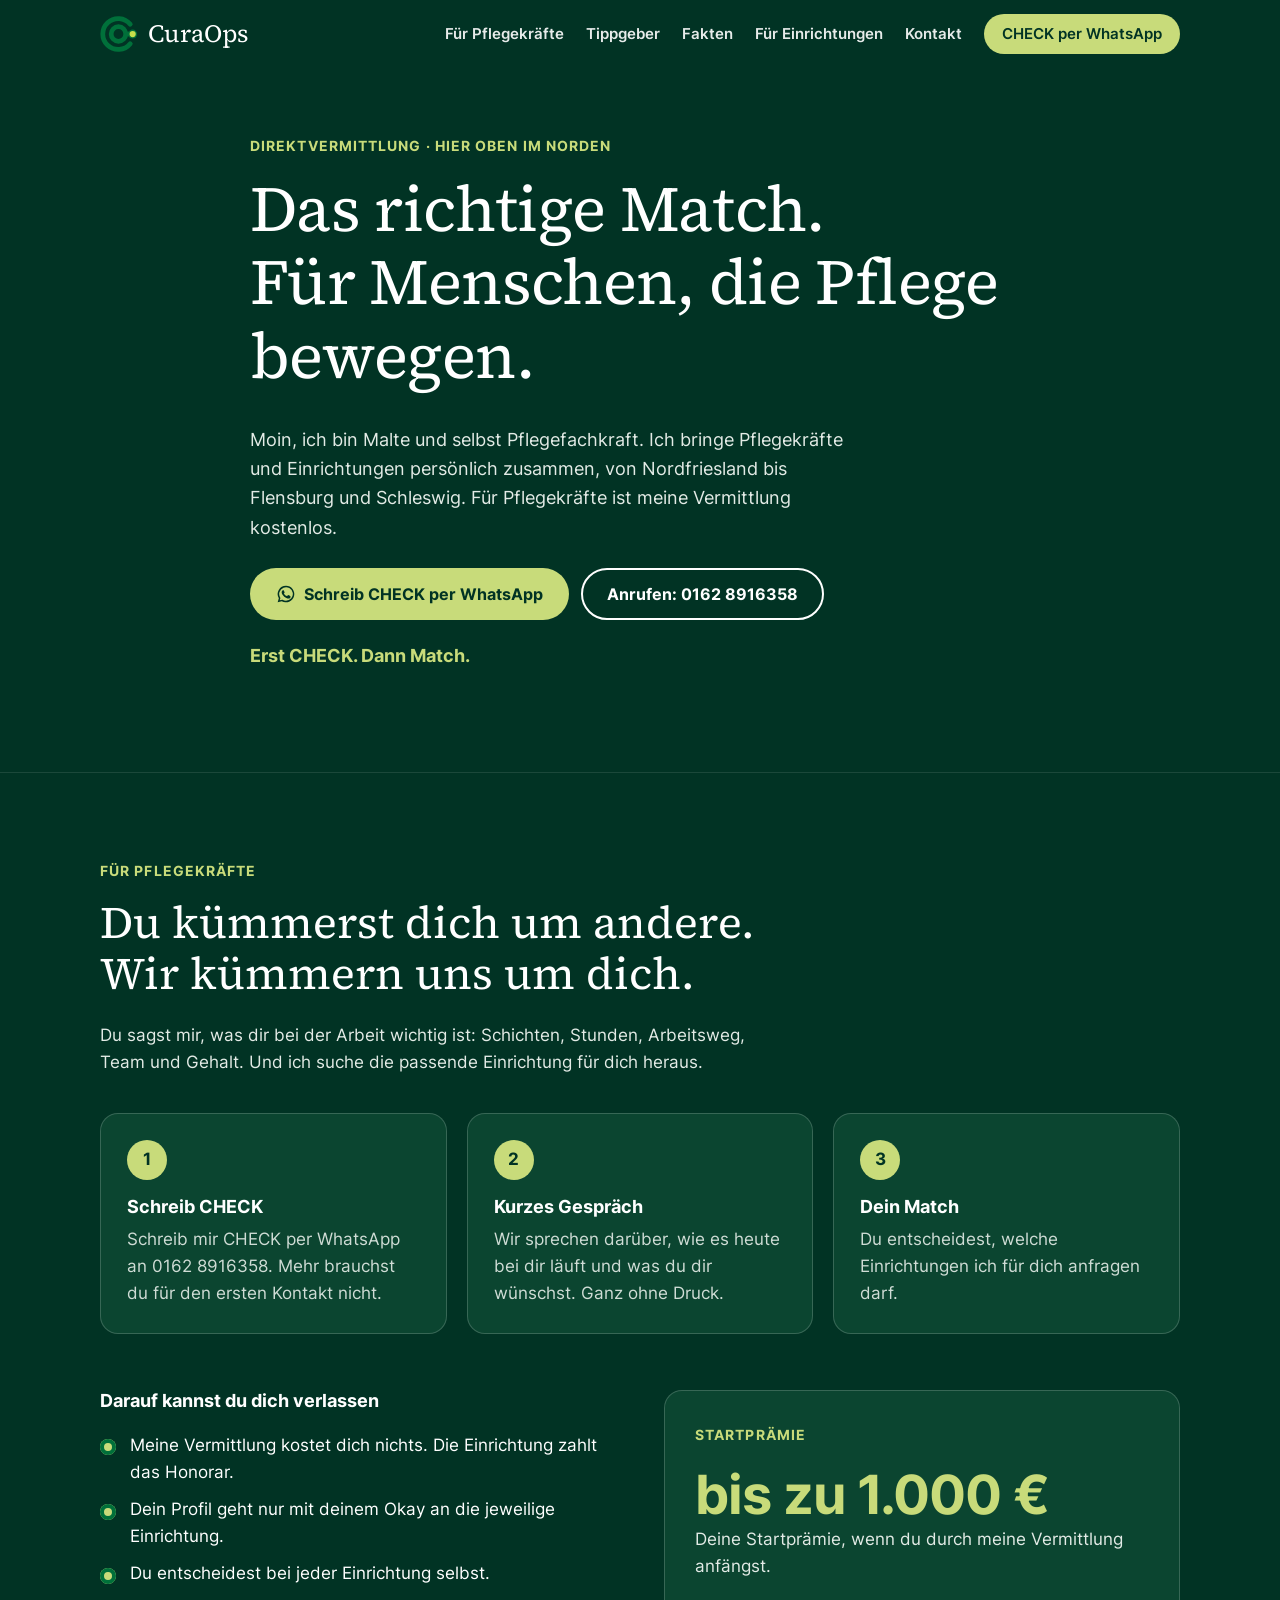
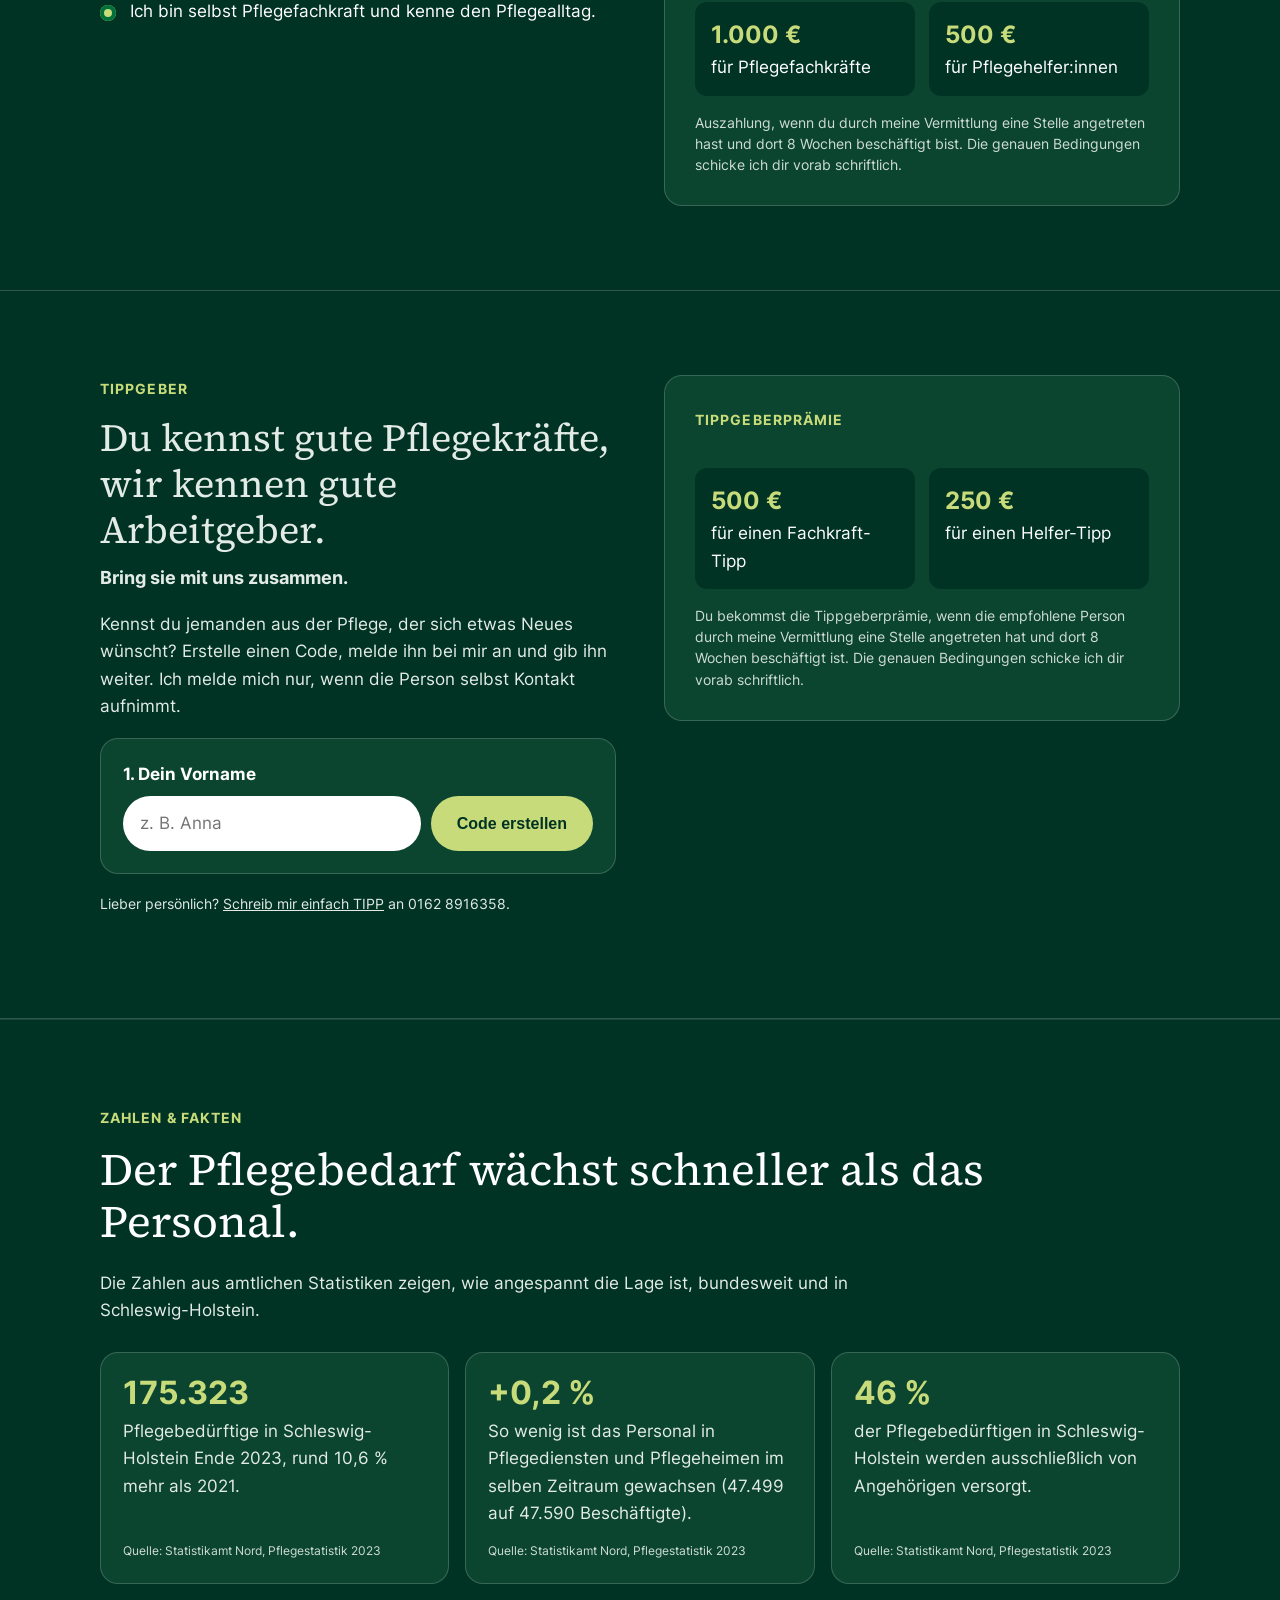
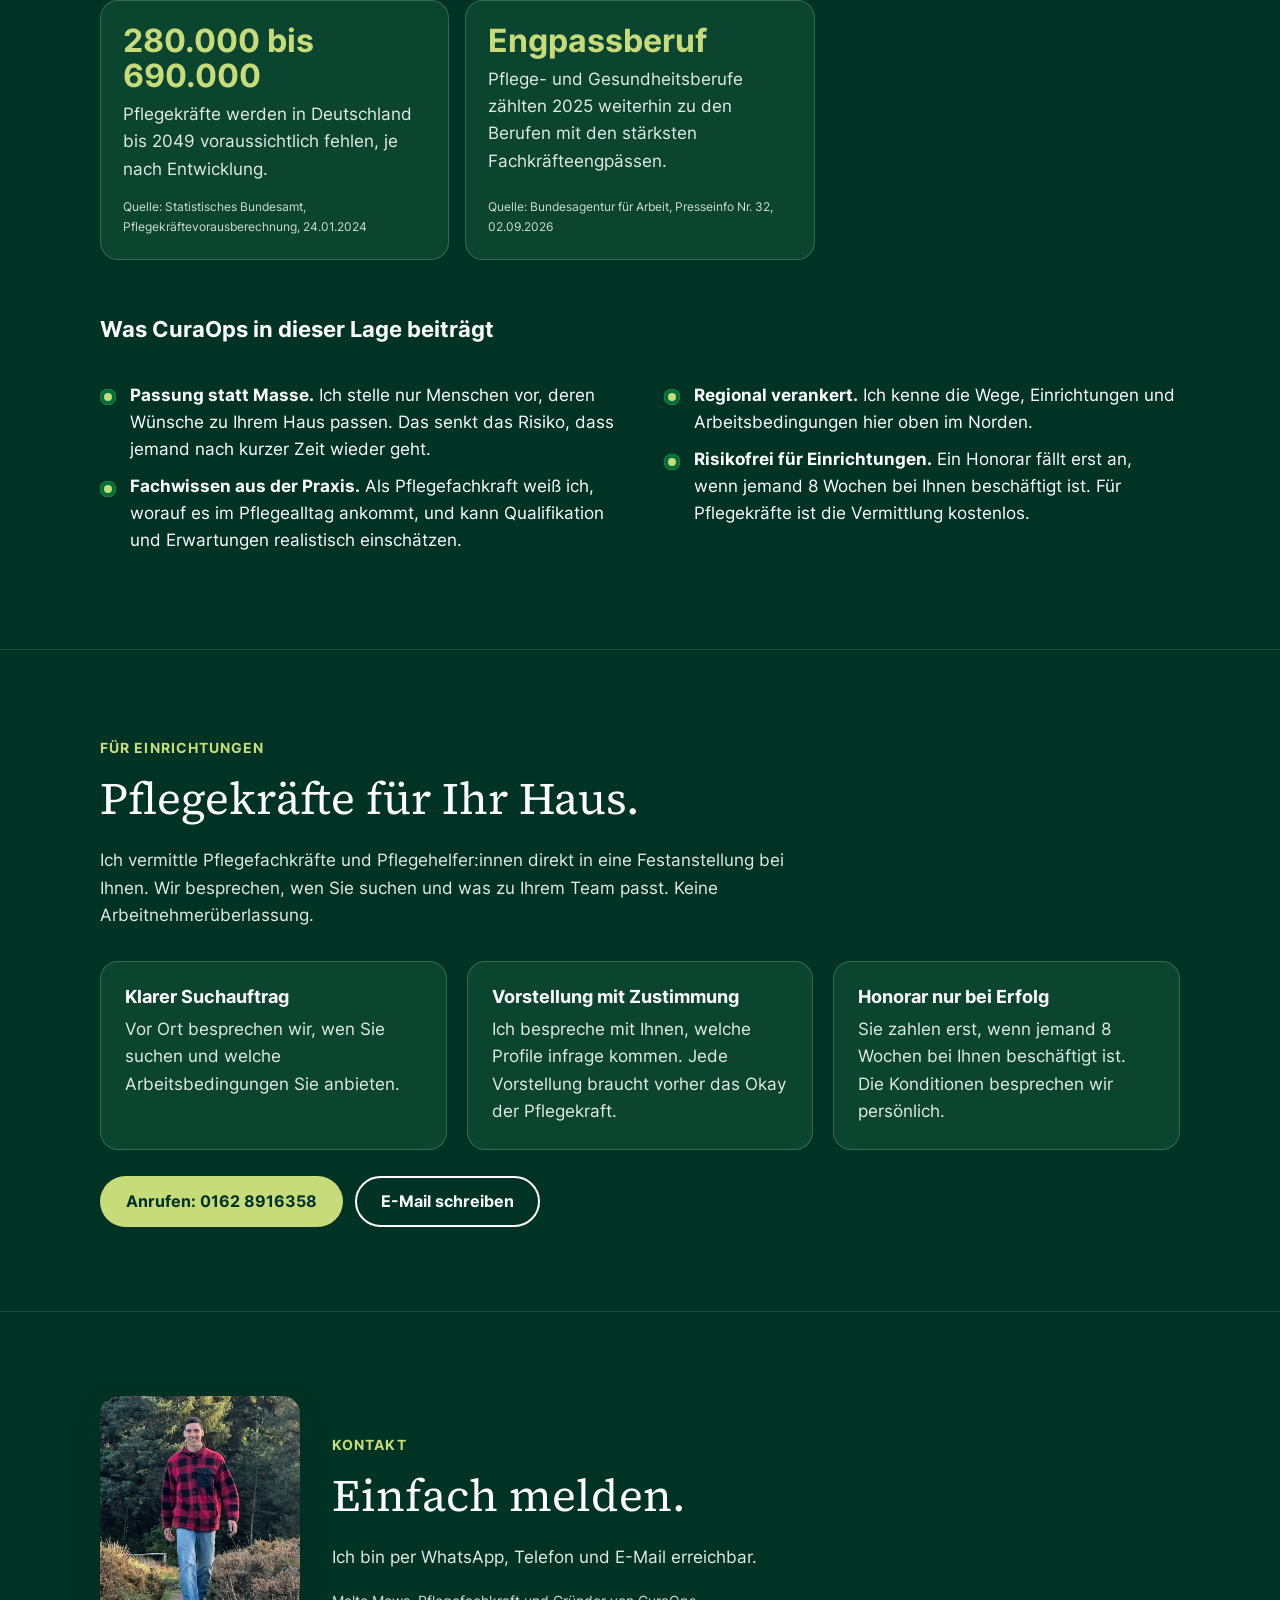
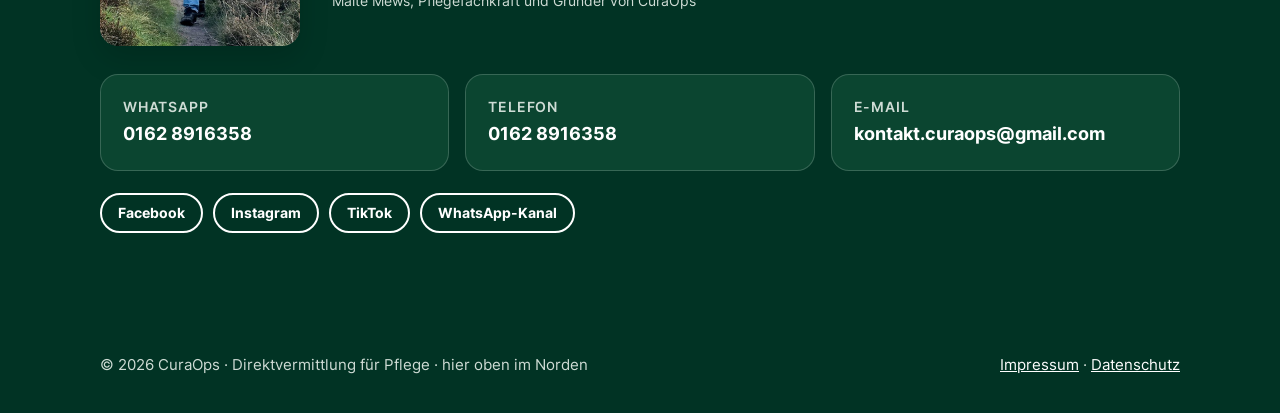
==== index.html @ 5b789418 "Neuer Bereich Zahlen & Fakten zum Pflegemangel Co-Authored-By: Claude Opus 5.5 <noreply@anthropic.co" ====
<!doctype html>
<html lang="de">
<head>
<meta charset="utf-8">
<meta name="viewport" content="width=device-width, initial-scale=1">
<title>CuraOps – Das richtige Match für Pflegekräfte hier oben im Norden</title>
<meta name="description" content="Pflegekraft hilft Pflegekräften: CuraOps vermittelt Pflegefachkräfte und Pflegehelfer:innen persönlich an passende Einrichtungen – von Nordfriesland bis Flensburg und Schleswig. Für dich kostenlos, mit Startprämie.">
<link rel="canonical" href="https://www.curaops-gesundheitsberufe.de/">
<link rel="icon" href="favicon.svg" type="image/svg+xml">
<meta name="theme-color" content="#013324">
<meta property="og:type" content="website">
<meta property="og:locale" content="de_DE">
<meta property="og:title" content="CuraOps – Das richtige Match.">
<meta property="og:description" content="Pflegekraft hilft Pflegekräften – hier oben im Norden. Für dich kostenlos. Erst CHECK. Dann Match.">
<meta property="og:url" content="https://www.curaops-gesundheitsberufe.de/">
<meta property="og:image" content="https://www.curaops-gesundheitsberufe.de/img/malte.jpg?v=2">
<link rel="preload" href="fonts/source-serif-4-latin-400-normal.woff2" as="font" type="font/woff2" crossorigin>
<link rel="stylesheet" href="css/style.css?v=20261101">
</head>
<body>

<header class="top">
  <div class="wrap">
    <a class="brand" href="#start"><img src="img/logo.svg" alt="" width="38" height="38">CuraOps</a>
    <nav class="nav" aria-label="Hauptnavigation">
      <a href="#pflegekraefte">Für Pflegekräfte</a>
      <a href="#tippgeber">Tippgeber</a>
      <a href="#fakten">Fakten</a>
      <a href="#einrichtungen">Für Einrichtungen</a>
      <a href="#kontakt">Kontakt</a>
      <a class="btn btn-lime btn-sm" href="https://wa.me/491628916358?text=CHECK">CHECK per WhatsApp</a>
    </nav>
  </div>
</header>

<main id="start">

<section class="hero dark">
  <div class="wrap hero-grid solo">
    <div>
      <span class="kicker">Direktvermittlung · hier oben im Norden</span>
      <h1>Das richtige Match.<br>Für Menschen, die Pflege bewegen.</h1>
      <p class="lead">Moin, ich bin Malte und selbst Pflegefachkraft. Ich bringe Pflegekräfte und Einrichtungen persönlich zusammen, von Nordfriesland bis Flensburg und Schleswig. Für Pflegekräfte ist meine Vermittlung kostenlos.</p>
      <div class="btns">
        <a class="btn btn-lime" href="https://wa.me/491628916358?text=CHECK">
          <svg viewBox="0 0 24 24" aria-hidden="true"><path fill="currentColor" d="M12 2a10 10 0 0 0-8.6 15.1L2 22l5-1.3A10 10 0 1 0 12 2Zm0 18.2a8.2 8.2 0 0 1-4.2-1.2l-.3-.2-3 .8.8-2.9-.2-.3A8.2 8.2 0 1 1 12 20.2Zm4.5-6.1c-.2-.1-1.5-.7-1.7-.8-.2-.1-.4-.1-.6.1l-.8 1c-.1.2-.3.2-.5.1a6.7 6.7 0 0 1-3.3-2.9c-.3-.4.2-.4.7-1.4.1-.2 0-.3 0-.4l-.8-1.8c-.2-.5-.4-.4-.6-.4h-.5a1 1 0 0 0-.7.3 3 3 0 0 0-.9 2.2 5.2 5.2 0 0 0 1.1 2.7 11.8 11.8 0 0 0 4.5 4c1.7.7 2.3.8 3.2.6.5-.1 1.5-.6 1.7-1.2.2-.6.2-1.1.2-1.2-.1-.1-.3-.2-.5-.3Z"/></svg>
          Schreib CHECK per WhatsApp
        </a>
        <a class="btn btn-ghost" href="tel:+491628916358">Anrufen: 0162 8916358</a>
      </div>
      <p class="slogan">Erst CHECK. Dann Match.</p>
    </div>
  </div>
</section>

<section id="pflegekraefte">
  <div class="wrap">
    <span class="kicker">Für Pflegekräfte</span>
    <h2>Du kümmerst dich um andere.<br>Wir kümmern uns um dich.</h2>
    <p style="max-width:40em">Du sagst mir, was dir bei der Arbeit wichtig ist: Schichten, Stunden, Arbeitsweg, Team und Gehalt. Und ich suche die passende Einrichtung für dich heraus.</p>
    <div class="steps">
      <div class="step"><h3>Schreib CHECK</h3><p>Schreib mir CHECK per WhatsApp an 0162 8916358. Mehr brauchst du für den ersten Kontakt nicht.</p></div>
      <div class="step"><h3>Kurzes Gespräch</h3><p>Wir sprechen darüber, wie es heute bei dir läuft und was du dir wünschst. Ganz ohne Druck.</p></div>
      <div class="step"><h3>Dein Match</h3><p>Du entscheidest, welche Einrichtungen ich für dich anfragen darf.</p></div>
    </div>

    <div class="two" style="margin-top:56px">
      <div>
        <h3>Darauf kannst du dich verlassen</h3>
        <ul class="ticks">
          <li>Meine Vermittlung kostet dich nichts. Die Einrichtung zahlt das Honorar.</li>
          <li>Dein Profil geht nur mit deinem Okay an die jeweilige Einrichtung.</li>
          <li>Du entscheidest bei jeder Einrichtung selbst.</li>
          <li>Ich bin selbst Pflegefachkraft und kenne den Pflegealltag.</li>
        </ul>
      </div>
      <div class="prize">
        <span class="kicker">Startprämie</span>
        <div class="big">bis zu 1.000 €</div>
        <p>Deine Startprämie, wenn du durch meine Vermittlung anfängst.</p>
        <div class="rows">
          <div class="row"><b>1.000 €</b>für Pflegefachkräfte</div>
          <div class="row"><b>500 €</b>für Pflegehelfer:innen</div>
        </div>
        <small>Auszahlung, wenn du durch meine Vermittlung eine Stelle angetreten hast und dort 8 Wochen beschäftigt bist. Die genauen Bedingungen schicke ich dir vorab schriftlich.</small>
      </div>
    </div>
  </div>
</section>

<section id="tippgeber" class="tipp">
  <div class="wrap two">
    <div>
      <span class="kicker">Tippgeber</span>
      <p class="quote">Du kennst gute Pflegekräfte, wir kennen gute Arbeitgeber.</p>
      <p style="font-weight:700;font-size:1.15rem">Bring sie mit uns zusammen.</p>
      <p>Kennst du jemanden aus der Pflege, der sich etwas Neues wünscht? Erstelle einen Code, melde ihn bei mir an und gib ihn weiter. Ich melde mich nur, wenn die Person selbst Kontakt aufnimmt.</p>

      <div class="codebox" id="codebox">
        <label for="tg-name"><b>1. Dein Vorname</b></label>
        <div class="code-row">
          <input id="tg-name" type="text" autocomplete="given-name" placeholder="z. B. Anna" maxlength="30">
          <button class="btn btn-dark" id="tg-make" type="button">Code erstellen</button>
        </div>
        <div id="tg-result" hidden>
          <p class="code-out">Dein Code: <b id="tg-code"></b></p>
          <p><b>2. Code bei mir anmelden</b><br><small>Für die Prämie muss dein Code bei mir angemeldet sein.</small></p>
          <a class="btn btn-dark" id="tg-register" href="#">Code per WhatsApp anmelden</a>
          <p style="margin-top:20px"><b>3. Schick den Link weiter</b><br><small>Im Link steckt dein Code. Bitte die Person, ihn in der Nachricht stehen zu lassen.</small></p>
          <div class="btns" style="margin-top:8px">
            <a class="btn btn-lime" id="tg-share" href="#">Per WhatsApp weiterleiten</a>
            <button class="btn btn-ghost" id="tg-copy" type="button">Link kopieren</button>
          </div>
        </div>
      </div>
      <p style="margin-top:16px"><small>Lieber persönlich? <a href="https://wa.me/491628916358?text=TIPP">Schreib mir einfach TIPP</a> an 0162 8916358.</small></p>
    </div>
    <div class="prize">
      <span class="kicker">Tippgeberprämie</span>
      <div class="rows">
        <div class="row"><b>500 €</b>für einen Fachkraft-Tipp</div>
        <div class="row"><b>250 €</b>für einen Helfer-Tipp</div>
      </div>
      <small>Du bekommst die Tippgeberprämie, wenn die empfohlene Person durch meine Vermittlung eine Stelle angetreten hat und dort 8 Wochen beschäftigt ist. Die genauen Bedingungen schicke ich dir vorab schriftlich.</small>
    </div>
  </div>
</section>

<section id="fakten">
  <div class="wrap">
    <span class="kicker">Zahlen &amp; Fakten</span>
    <h2>Der Pflegebedarf wächst schneller als das Personal.</h2>
    <p style="max-width:44em">Die Zahlen aus amtlichen Statistiken zeigen, wie angespannt die Lage ist, bundesweit und in Schleswig-Holstein.</p>
    <div class="facts">
      <div class="fact"><b>175.323</b><span>Pflegebedürftige in Schleswig-Holstein Ende 2023, rund 10,6 % mehr als 2021.</span><small>Quelle: Statistikamt Nord, Pflegestatistik 2023</small></div>
      <div class="fact"><b>+0,2 %</b><span>So wenig ist das Personal in Pflegediensten und Pflegeheimen im selben Zeitraum gewachsen (47.499 auf 47.590 Beschäftigte).</span><small>Quelle: Statistikamt Nord, Pflegestatistik 2023</small></div>
      <div class="fact"><b>46 %</b><span>der Pflegebedürftigen in Schleswig-Holstein werden ausschließlich von Angehörigen versorgt.</span><small>Quelle: Statistikamt Nord, Pflegestatistik 2023</small></div>
      <div class="fact"><b>280.000 bis 690.000</b><span>Pflegekräfte werden in Deutschland bis 2049 voraussichtlich fehlen, je nach Entwicklung.</span><small>Quelle: Statistisches Bundesamt, Pflegekräftevorausberechnung, 24.01.2024</small></div>
      <div class="fact"><b>Engpassberuf</b><span>Pflege- und Gesundheitsberufe zählten 2025 weiterhin zu den Berufen mit den stärksten Fachkräfteengpässen.</span><small>Quelle: Bundesagentur für Arbeit, Presseinfo Nr. 32, 02.09.2026</small></div>
    </div>

    <h3 style="margin-top:56px;font-size:1.4rem">Was CuraOps in dieser Lage beiträgt</h3>
    <div class="two" style="margin-top:20px">
      <ul class="ticks">
        <li><b>Passung statt Masse.</b> Ich stelle nur Menschen vor, deren Wünsche zu Ihrem Haus passen. Das senkt das Risiko, dass jemand nach kurzer Zeit wieder geht.</li>
        <li><b>Fachwissen aus der Praxis.</b> Als Pflegefachkraft weiß ich, worauf es im Pflegealltag ankommt, und kann Qualifikation und Erwartungen realistisch einschätzen.</li>
      </ul>
      <ul class="ticks">
        <li><b>Regional verankert.</b> Ich kenne die Wege, Einrichtungen und Arbeitsbedingungen hier oben im Norden.</li>
        <li><b>Risikofrei für Einrichtungen.</b> Ein Honorar fällt erst an, wenn jemand 8 Wochen bei Ihnen beschäftigt ist. Für Pflegekräfte ist die Vermittlung kostenlos.</li>
      </ul>
    </div>
  </div>
</section>

<section id="einrichtungen" class="dark">
  <div class="wrap">
    <span class="kicker">Für Einrichtungen</span>
    <h2>Pflegekräfte für Ihr Haus.</h2>
    <p style="max-width:42em">Ich vermittle Pflegefachkräfte und Pflegehelfer:innen direkt in eine Festanstellung bei Ihnen. Wir besprechen, wen Sie suchen und was zu Ihrem Team passt. Keine Arbeitnehmerüberlassung.</p>
    <div class="cards">
      <div class="card"><h3>Klarer Suchauftrag</h3><p>Vor Ort besprechen wir, wen Sie suchen und welche Arbeitsbedingungen Sie anbieten.</p></div>
      <div class="card"><h3>Vorstellung mit Zustimmung</h3><p>Ich bespreche mit Ihnen, welche Profile infrage kommen. Jede Vorstellung braucht vorher das Okay der Pflegekraft.</p></div>
      <div class="card"><h3>Honorar nur bei Erfolg</h3><p>Sie zahlen erst, wenn jemand 8 Wochen bei Ihnen beschäftigt ist. Die Konditionen besprechen wir persönlich.</p></div>
    </div>
    <div class="btns">
      <a class="btn btn-lime" href="tel:+491628916358">Anrufen: 0162 8916358</a>
      <a class="btn btn-ghost" href="mailto:kontakt.curaops@gmail.com?subject=Anfrage%20Einrichtung">E-Mail schreiben</a>
    </div>
  </div>
</section>

<section id="kontakt">
  <div class="wrap">
    <div class="me">
      <img src="img/malte.jpg?v=2" alt="Malte Mews, Gründer von CuraOps, auf einem Heideweg" width="720" height="900" loading="lazy">
      <div>
        <span class="kicker">Kontakt</span>
        <h2>Einfach melden.</h2>
        <p>Ich bin per WhatsApp, Telefon und E-Mail erreichbar.</p>
        <p class="me-cap">Malte Mews, Pflegefachkraft und Gründer von CuraOps</p>
      </div>
    </div>
    <div class="contact-grid">
      <a href="https://wa.me/491628916358?text=CHECK"><span>WhatsApp</span><b>0162 8916358</b></a>
      <a href="tel:+491628916358"><span>Telefon</span><b>0162 8916358</b></a>
      <a href="mailto:kontakt.curaops@gmail.com"><span>E-Mail</span><b>kontakt.curaops@gmail.com</b></a>
    </div>
    <div class="social">
      <a class="btn btn-ghost btn-sm" href="https://www.facebook.com/share/19ysyfaKCp/" rel="noopener">Facebook</a>
      <a class="btn btn-ghost btn-sm" href="https://www.instagram.com/curaops/" rel="noopener">Instagram</a>
      <a class="btn btn-ghost btn-sm" href="https://www.tiktok.com/@curaops" rel="noopener">TikTok</a>
      <a class="btn btn-ghost btn-sm" href="https://whatsapp.com/channel/0029VbE5nIu0gcfAwHryoD1c" rel="noopener">WhatsApp-Kanal</a>
    </div>
  </div>
</section>

</main>

<footer>
  <div class="wrap">
    <span>© 2026 CuraOps · Direktvermittlung für Pflege · hier oben im Norden</span>
    <span><a href="impressum.html">Impressum</a> · <a href="datenschutz.html">Datenschutz</a></span>
  </div>
</footer>

<a class="btn btn-lime mobile-cta" href="https://wa.me/491628916358?text=CHECK">Schreib CHECK per WhatsApp</a>

<script>
(function(){
  var NR='491628916358';
  var name=document.getElementById('tg-name'),make=document.getElementById('tg-make'),res=document.getElementById('tg-result');
  var codeEl=document.getElementById('tg-code'),reg=document.getElementById('tg-register'),share=document.getElementById('tg-share'),copy=document.getElementById('tg-copy');
  function clean(v){
    return v.trim().split(/\s+/)[0].toUpperCase().replace(/Ä/g,'AE').replace(/Ö/g,'OE').replace(/Ü/g,'UE').replace(/ß/g,'SS')
      .normalize('NFD').replace(/[\u0300-\u036f]/g,'').replace(/[^A-Z]/g,'').slice(0,10);
  }
  function go(){
    var n=clean(name.value);
    if(!n){name.focus();return;}
    var code=n+(10+Math.floor(Math.random()*90));
    var link='https://wa.me/'+NR+'?text='+encodeURIComponent('CHECK '+code);
    codeEl.textContent=code;
    reg.href='https://wa.me/'+NR+'?text='+encodeURIComponent('TIPP '+code+' – bitte melde diesen Code für mich an. Mein Name: '+name.value.trim());
    var msg='Moin! Malte von CuraOps vermittelt Pflegekräfte hier oben im Norden. Seine Vermittlung ist für dich kostenlos, und es gibt eine Startprämie von bis zu 1.000 €. Schreib ihm, wenn du dich informieren möchtest: '+link;
    share.href='https://wa.me/?text='+encodeURIComponent(msg);
    copy.onclick=function(){
      var done=function(){copy.textContent='Kopiert ✓';setTimeout(function(){copy.textContent='Link kopieren';},2000);};
      if(navigator.clipboard){navigator.clipboard.writeText(link).then(done,function(){prompt('Link kopieren:',link);});}else{prompt('Link kopieren:',link);}
    };
    res.hidden=false;
  }
  make.addEventListener('click',go);
  name.addEventListener('keydown',function(e){if(e.key==='Enter')go();});
})();
</script>
</body>
</html>
---- css/style.css ----
@font-face{font-family:"Inter";src:url(../fonts/inter-latin-400-normal.woff2) format("woff2");font-weight:400;font-display:swap}
@font-face{font-family:"Inter";src:url(../fonts/inter-latin-600-normal.woff2) format("woff2");font-weight:600;font-display:swap}
@font-face{font-family:"Inter";src:url(../fonts/inter-latin-700-normal.woff2) format("woff2");font-weight:700;font-display:swap}
@font-face{font-family:"Source Serif 4";src:url(../fonts/source-serif-4-latin-400-normal.woff2) format("woff2");font-weight:400;font-display:swap}

:root{
  --dark:#013324;
  --dark-2:#0b4530;
  --green:#00703a;
  --lime:#c8db7a;
  --cream:#f3efeb;
  --ink:#16261f;
  --muted:#4d5d55;
  --line:#ddd6cd;
  --radius:18px;
  --max:1120px;
}
*{box-sizing:border-box}
html{scroll-behavior:smooth}
body{margin:0;background:var(--cream);color:var(--ink);font:400 17px/1.6 "Inter",system-ui,sans-serif;-webkit-font-smoothing:antialiased}
img{max-width:100%;display:block}
a{color:inherit}
.wrap{max-width:var(--max);margin:0 auto;padding:0 20px}
.serif{font-family:"Source Serif 4",Georgia,serif;font-weight:400}
h1,h2,h3{line-height:1.15;margin:0 0 .5em}
h1{font-family:"Source Serif 4",Georgia,serif;font-weight:400;font-size:clamp(2.3rem,5.6vw,4rem);letter-spacing:-.01em}
h2{font-family:"Source Serif 4",Georgia,serif;font-weight:400;font-size:clamp(1.9rem,4vw,2.8rem)}
h3{font-size:1.15rem;font-weight:700}
p{margin:0 0 1em}
.kicker{display:inline-block;font-weight:700;font-size:.85rem;letter-spacing:.08em;text-transform:uppercase;color:var(--green);margin-bottom:14px}
.dark .kicker{color:var(--lime)}

/* Header */
.top{position:sticky;top:0;z-index:20;background:var(--dark);color:#fff}
.top .wrap{display:flex;align-items:center;justify-content:space-between;gap:16px;height:68px}
.brand{display:flex;align-items:center;gap:10px;text-decoration:none;font-family:"Source Serif 4",Georgia,serif;font-size:1.55rem}
.brand img{width:38px;height:38px}
.nav{display:flex;gap:22px;align-items:center}
.nav a{text-decoration:none;font-weight:600;font-size:.95rem;opacity:.9}
.nav a:hover{opacity:1;text-decoration:underline}
.nav .btn{opacity:1}
@media (max-width:860px){.nav a:not(.btn){display:none}}

/* Buttons */
.btn{display:inline-flex;align-items:center;justify-content:center;gap:8px;padding:14px 24px;border-radius:999px;font-weight:700;text-decoration:none;font-size:1rem;line-height:1.2;border:2px solid transparent;transition:transform .15s ease}
.btn:hover{transform:translateY(-1px)}
.btn-lime{background:var(--lime);color:var(--dark)}
.btn-ghost{border-color:currentColor;color:inherit}
.btn-dark{background:var(--dark);color:#fff}
.btn-sm{padding:9px 16px;font-size:.9rem}
.btn svg{width:20px;height:20px;flex:none}
.btns{display:flex;flex-wrap:wrap;gap:12px;margin-top:26px}

/* Sections */
section{padding:84px 0}
.dark{background:var(--dark);color:#fff}
.dark p{color:#e3ebe6}
.hero{padding:64px 0 84px;overflow:hidden;position:relative}
.hero::after{content:"";position:absolute;right:-140px;top:-140px;width:340px;height:340px;border-radius:50%;background:var(--cream);opacity:.95}
.hero-grid{display:grid;grid-template-columns:1.15fr .85fr;gap:56px;align-items:center;position:relative;z-index:1}
.hero .lead{font-size:1.15rem;max-width:34em}
.hero .slogan{font-weight:700;color:var(--lime);font-size:1.1rem;margin-top:22px}
.photo{border-radius:var(--radius);overflow:hidden;box-shadow:0 20px 50px rgba(0,0,0,.35);aspect-ratio:4/5}
.photo img{width:100%;height:100%;object-fit:cover}
.photo-cap{font-size:.9rem;color:#cfdcd5;margin-top:10px}
@media (max-width:860px){.hero-grid{grid-template-columns:1fr;gap:36px}.photo{max-width:420px}.hero::after{display:none}}

.steps{display:grid;grid-template-columns:repeat(3,1fr);gap:20px;margin-top:36px;counter-reset:s}
.step{background:#fff;border:1px solid var(--line);border-radius:var(--radius);padding:26px}
.step::before{counter-increment:s;content:counter(s);display:grid;place-items:center;width:40px;height:40px;border-radius:50%;background:var(--dark);color:var(--lime);font-weight:700;margin-bottom:16px}
.step p{color:var(--muted);margin:0}
@media (max-width:860px){.steps{grid-template-columns:1fr}}

.two{display:grid;grid-template-columns:1fr 1fr;gap:48px;align-items:start}
@media (max-width:860px){.two{grid-template-columns:1fr;gap:28px}}

.ticks{list-style:none;padding:0;margin:20px 0 0}
.ticks li{position:relative;padding-left:30px;margin-bottom:10px}
.ticks li::before{content:"";position:absolute;left:0;top:.45em;width:16px;height:16px;border-radius:50%;background:var(--lime);box-shadow:inset 0 0 0 4px var(--green)}

.prize{background:var(--dark);color:#fff;border-radius:var(--radius);padding:30px;position:relative;overflow:hidden}
.prize .big{font-weight:700;color:var(--lime);font-size:clamp(2.4rem,6vw,3.4rem);line-height:1;letter-spacing:-.02em;margin:6px 0 4px}
.prize .rows{display:grid;grid-template-columns:1fr 1fr;gap:14px;margin:22px 0 16px}
.prize .row{background:var(--dark-2);border-radius:12px;padding:14px 16px}
.prize .row b{display:block;font-size:1.5rem;color:var(--lime)}
.prize small{color:#cfdcd5;display:block;line-height:1.5}

.tipp{background:#fff;border-top:1px solid var(--line);border-bottom:1px solid var(--line)}
.quote{font-family:"Source Serif 4",Georgia,serif;font-size:clamp(1.7rem,3.6vw,2.4rem);line-height:1.2;margin:0 0 10px}

.cards{display:grid;grid-template-columns:repeat(3,1fr);gap:20px;margin-top:32px}
.card{border:1px solid rgba(255,255,255,.18);border-radius:var(--radius);padding:24px;background:var(--dark-2)}
.card p{margin:0}
@media (max-width:860px){.cards{grid-template-columns:1fr}}

.contact-grid{display:grid;grid-template-columns:repeat(3,1fr);gap:16px;margin-top:28px}
.contact-grid a{display:block;background:#fff;border:1px solid var(--line);border-radius:var(--radius);padding:22px;text-decoration:none}
.contact-grid a span{display:block;font-size:.85rem;color:var(--muted);font-weight:600;text-transform:uppercase;letter-spacing:.06em}
.contact-grid a b{font-size:1.15rem;word-break:break-word}
.social{display:flex;flex-wrap:wrap;gap:10px;margin-top:22px}
@media (max-width:860px){.contact-grid{grid-template-columns:1fr}}

footer{background:var(--dark);color:#cfdcd5;padding:36px 0;font-size:.95rem}
footer .wrap{display:flex;flex-wrap:wrap;justify-content:space-between;gap:16px}
footer a{color:#fff}

/* Legal pages */
.legal{padding:56px 0 80px}
.legal .wrap{max-width:760px}
.legal h1{font-size:clamp(2rem,4.5vw,2.8rem)}
.legal h2{font-family:"Inter",sans-serif;font-weight:700;font-size:1.2rem;margin-top:2em}
.legal p,.legal li{color:#2d3b34}

/* Sticky mobile CTA */
.mobile-cta{display:none}
@media (max-width:860px){
  .mobile-cta{display:flex;position:fixed;left:12px;right:12px;bottom:12px;z-index:30;box-shadow:0 10px 30px rgba(0,0,0,.3)}
  body{padding-bottom:84px}
}
.prize .kicker{color:var(--lime)}

/* Tippgeber-Code */
.codebox{background:var(--cream);border:1px solid var(--line);border-radius:var(--radius);padding:22px;margin-top:18px}
.code-row{display:flex;gap:10px;margin-top:8px;flex-wrap:wrap}
.code-row input{flex:1;min-width:160px;padding:13px 16px;border:1px solid var(--line);border-radius:999px;font:inherit;background:#fff}
.code-row input:focus{outline:2px solid var(--green);outline-offset:1px}
.code-out{font-size:1.2rem;margin:20px 0 14px}
.code-out b{font-size:1.6rem;letter-spacing:.06em;color:var(--green)}
#tg-result small{color:var(--muted)}
.hero-grid.solo{grid-template-columns:1fr;max-width:820px}
.me{display:grid;grid-template-columns:200px 1fr;gap:32px;align-items:center}
.me img{width:200px;height:auto;align-self:center;aspect-ratio:4/5;object-fit:cover;border-radius:var(--radius);box-shadow:0 12px 30px rgba(0,0,0,.15)}
.me-cap{font-size:.9rem;color:var(--muted);margin:0}
@media (max-width:860px){.me{grid-template-columns:120px 1fr;gap:18px}.me img{width:120px}}

/* Alles in CuraOps-Grün (31.10.) */
:root{--ink:#fff;--muted:#cfdcd5;--line:rgba(255,255,255,.18)}
body{background:var(--dark);color:#fff}
p{color:#e3ebe6}
.kicker{color:var(--lime)}
.hero::after{display:none}
main>section+section{border-top:1px solid rgba(255,255,255,.1)}
.step,.contact-grid a,.tipp,.codebox{background:var(--dark-2);border-color:var(--line)}
.tipp{background:var(--dark)}
.step::before{background:var(--lime);color:var(--dark)}
.prize{background:var(--dark-2);border:1px solid var(--line)}
.prize .row{background:var(--dark)}
.btn-dark{background:var(--lime);color:var(--dark)}
.legal p,.legal li{color:#e3ebe6}
.code-row input{color:var(--ink-dark,#16261f)}
.code-out b{color:var(--lime)!important}
button.btn-ghost{background:transparent;color:#fff;cursor:pointer}
.facts{display:grid;grid-template-columns:repeat(auto-fit,minmax(200px,1fr));gap:16px;margin-top:28px}
.fact{background:var(--dark-2);border:1px solid var(--line);border-radius:var(--radius);padding:22px;display:flex;flex-direction:column;gap:8px}
.fact b{font-size:clamp(1.5rem,3vw,2rem);color:var(--lime);line-height:1.1}
.fact span{color:#e3ebe6}
.fact small{color:var(--muted);font-size:.78rem;margin-top:auto;padding-top:6px}
.ticks b{color:#fff}
.facts{grid-template-columns:repeat(3,1fr)}
@media (max-width:960px){.facts{grid-template-columns:1fr 1fr}}
@media (max-width:560px){.facts{grid-template-columns:1fr}}
@media (max-width:860px){#fakten .two{gap:0}}
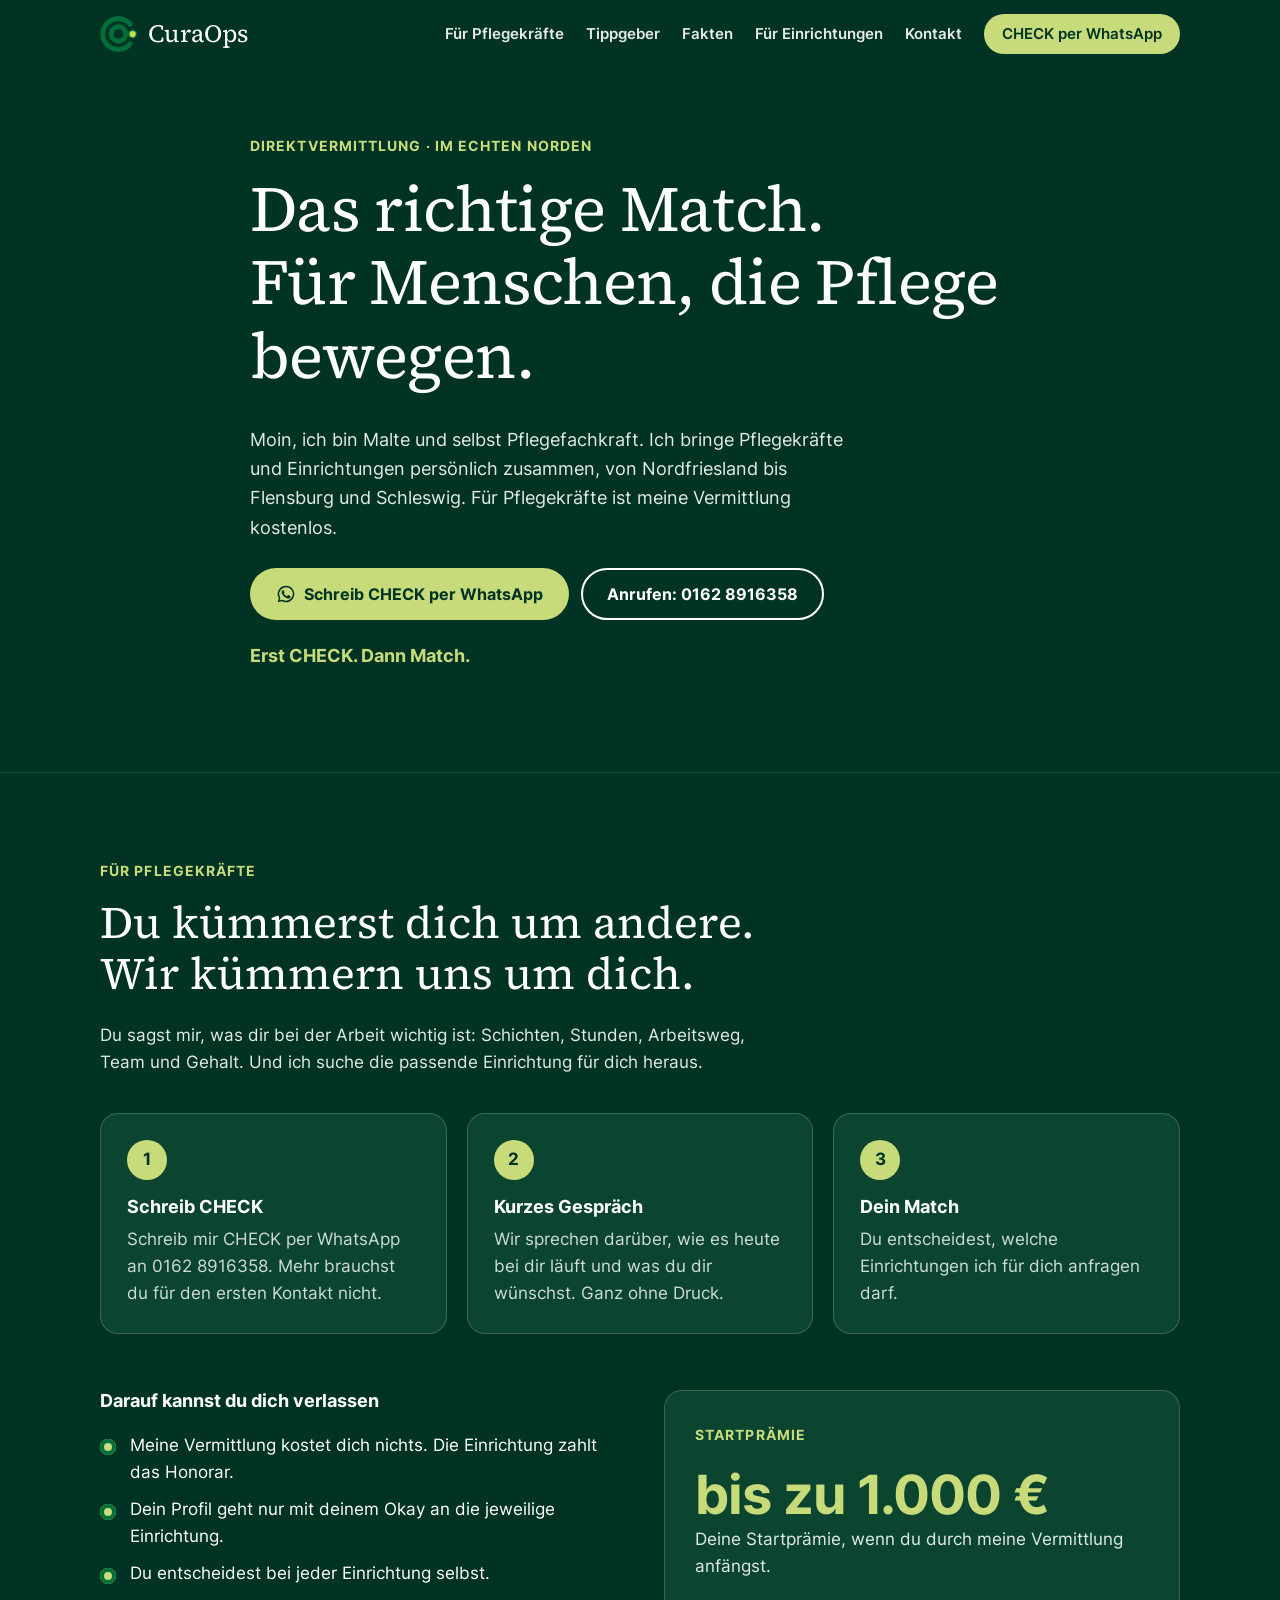
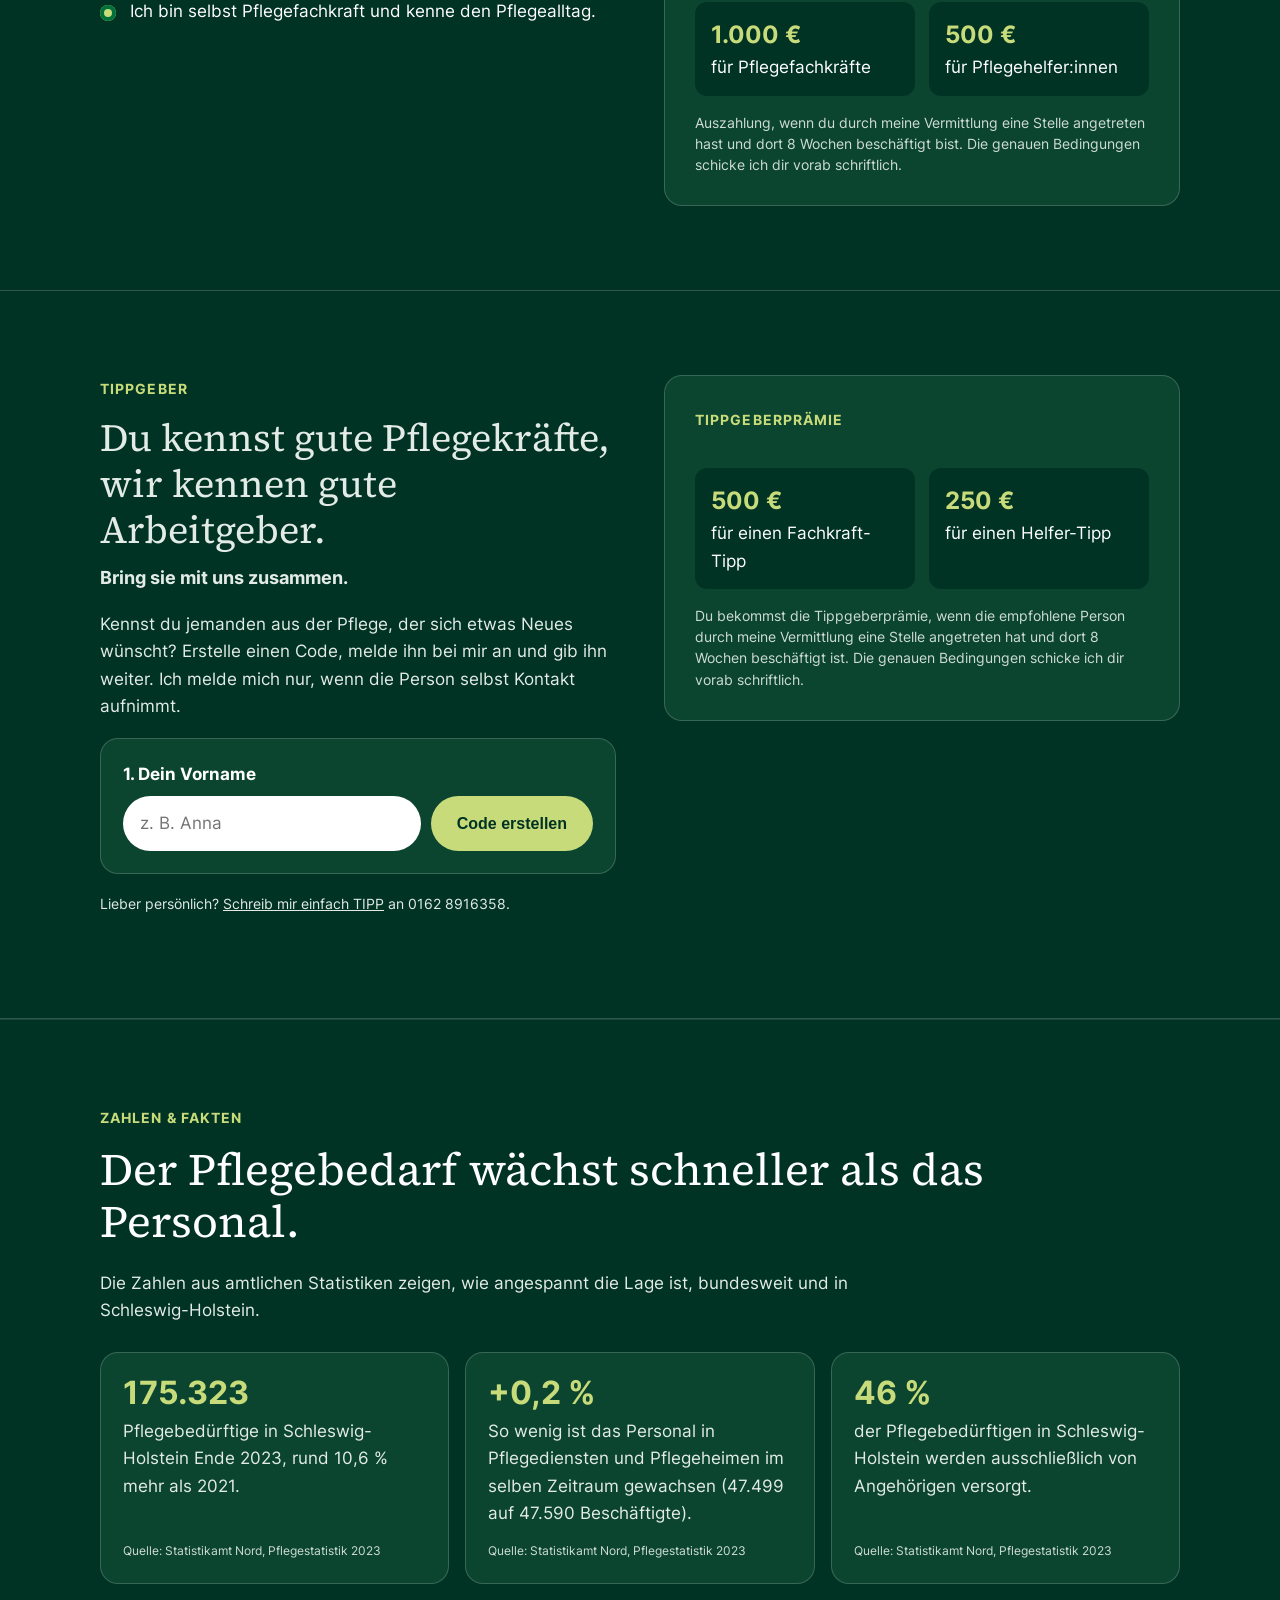
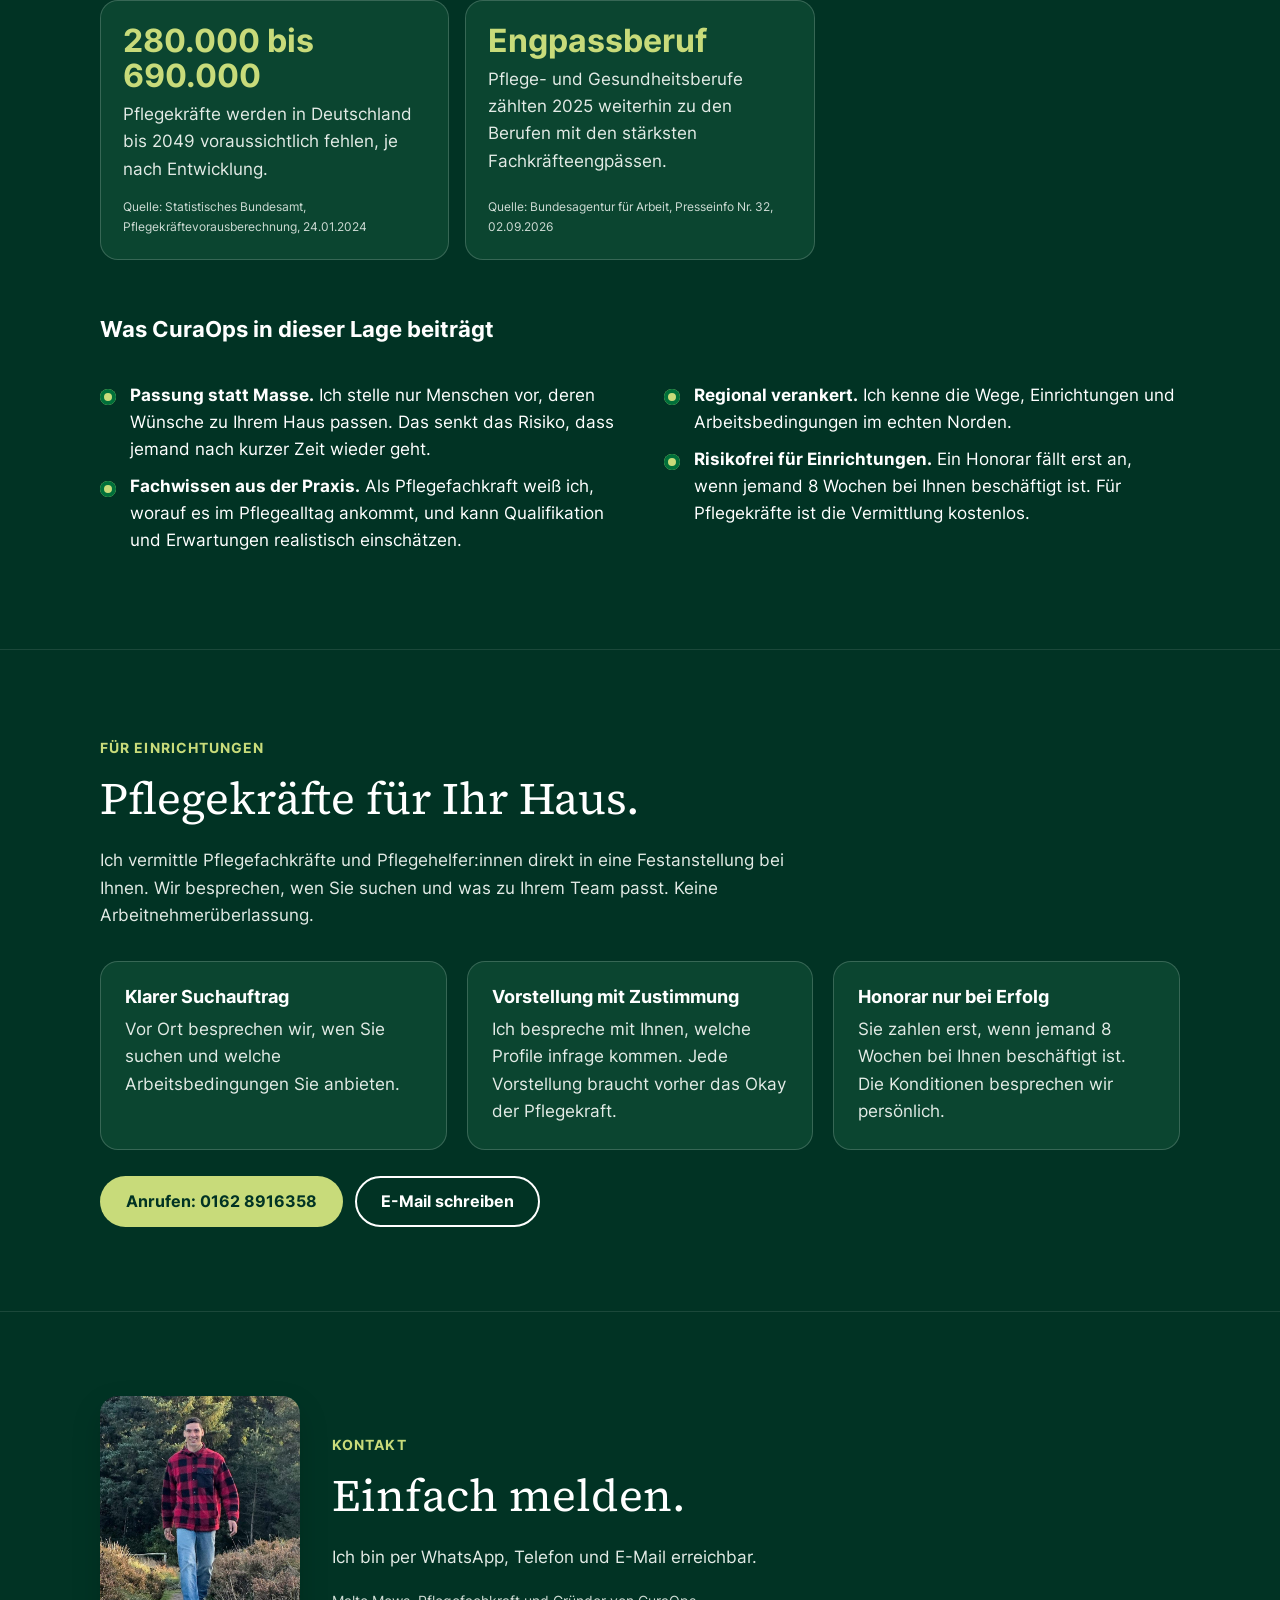
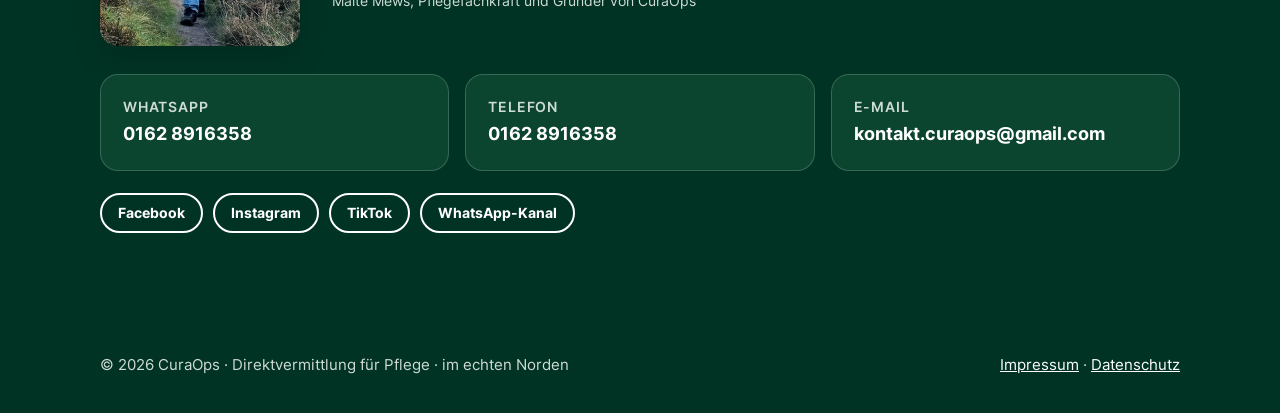
==== commit ddd81f70: "Region: im echten Norden Co-Authored-By: Claude Opus 5.5 <noreply@anthropic.com> Claude-Session: htt" ====
--- a/index.html
+++ b/index.html
@@ -3,15 +3,16 @@
 <head>
 <meta charset="utf-8">
 <meta name="viewport" content="width=device-width, initial-scale=1">
-<title>CuraOps – Das richtige Match für Pflegekräfte hier oben im Norden</title>
+<title>CuraOps – Das richtige Match für Pflegekräfte im echten Norden</title>
 <meta name="description" content="Pflegekraft hilft Pflegekräften: CuraOps vermittelt Pflegefachkräfte und Pflegehelfer:innen persönlich an passende Einrichtungen – von Nordfriesland bis Flensburg und Schleswig. Für dich kostenlos, mit Startprämie.">
 <link rel="canonical" href="https://www.curaops-gesundheitsberufe.de/">
 <link rel="icon" href="favicon.svg" type="image/svg+xml">
 <meta name="theme-color" content="#013324">
+<meta name="facebook-domain-verification" content="cbvim5o937dcpe9g89lls1yzb4fqvr" />
 <meta property="og:type" content="website">
 <meta property="og:locale" content="de_DE">
 <meta property="og:title" content="CuraOps – Das richtige Match.">
-<meta property="og:description" content="Pflegekraft hilft Pflegekräften – hier oben im Norden. Für dich kostenlos. Erst CHECK. Dann Match.">
+<meta property="og:description" content="Pflegekraft hilft Pflegekräften – im echten Norden. Für dich kostenlos. Erst CHECK. Dann Match.">
 <meta property="og:url" content="https://www.curaops-gesundheitsberufe.de/">
 <meta property="og:image" content="https://www.curaops-gesundheitsberufe.de/img/malte.jpg?v=2">
 <link rel="preload" href="fonts/source-serif-4-latin-400-normal.woff2" as="font" type="font/woff2" crossorigin>
@@ -38,7 +39,7 @@
 <section class="hero dark">
   <div class="wrap hero-grid solo">
     <div>
-      <span class="kicker">Direktvermittlung · hier oben im Norden</span>
+      <span class="kicker">Direktvermittlung · im echten Norden</span>
       <h1>Das richtige Match.<br>Für Menschen, die Pflege bewegen.</h1>
       <p class="lead">Moin, ich bin Malte und selbst Pflegefachkraft. Ich bringe Pflegekräfte und Einrichtungen persönlich zusammen, von Nordfriesland bis Flensburg und Schleswig. Für Pflegekräfte ist meine Vermittlung kostenlos.</p>
       <div class="btns">
@@ -146,7 +147,7 @@
         <li><b>Fachwissen aus der Praxis.</b> Als Pflegefachkraft weiß ich, worauf es im Pflegealltag ankommt, und kann Qualifikation und Erwartungen realistisch einschätzen.</li>
       </ul>
       <ul class="ticks">
-        <li><b>Regional verankert.</b> Ich kenne die Wege, Einrichtungen und Arbeitsbedingungen hier oben im Norden.</li>
+        <li><b>Regional verankert.</b> Ich kenne die Wege, Einrichtungen und Arbeitsbedingungen im echten Norden.</li>
         <li><b>Risikofrei für Einrichtungen.</b> Ein Honorar fällt erst an, wenn jemand 8 Wochen bei Ihnen beschäftigt ist. Für Pflegekräfte ist die Vermittlung kostenlos.</li>
       </ul>
     </div>
@@ -199,7 +200,7 @@
 
 <footer>
   <div class="wrap">
-    <span>© 2026 CuraOps · Direktvermittlung für Pflege · hier oben im Norden</span>
+    <span>© 2026 CuraOps · Direktvermittlung für Pflege · im echten Norden</span>
     <span><a href="impressum.html">Impressum</a> · <a href="datenschutz.html">Datenschutz</a></span>
   </div>
 </footer>
@@ -222,7 +223,7 @@
     var link='https://wa.me/'+NR+'?text='+encodeURIComponent('CHECK '+code);
     codeEl.textContent=code;
     reg.href='https://wa.me/'+NR+'?text='+encodeURIComponent('TIPP '+code+' – bitte melde diesen Code für mich an. Mein Name: '+name.value.trim());
-    var msg='Moin! Malte von CuraOps vermittelt Pflegekräfte hier oben im Norden. Seine Vermittlung ist für dich kostenlos, und es gibt eine Startprämie von bis zu 1.000 €. Schreib ihm, wenn du dich informieren möchtest: '+link;
+    var msg='Moin! Malte von CuraOps vermittelt Pflegekräfte im echten Norden. Seine Vermittlung ist für dich kostenlos, und es gibt eine Startprämie von bis zu 1.000 €. Schreib ihm, wenn du dich informieren möchtest: '+link;
     share.href='https://wa.me/?text='+encodeURIComponent(msg);
     copy.onclick=function(){
       var done=function(){copy.textContent='Kopiert ✓';setTimeout(function(){copy.textContent='Link kopieren';},2000);};
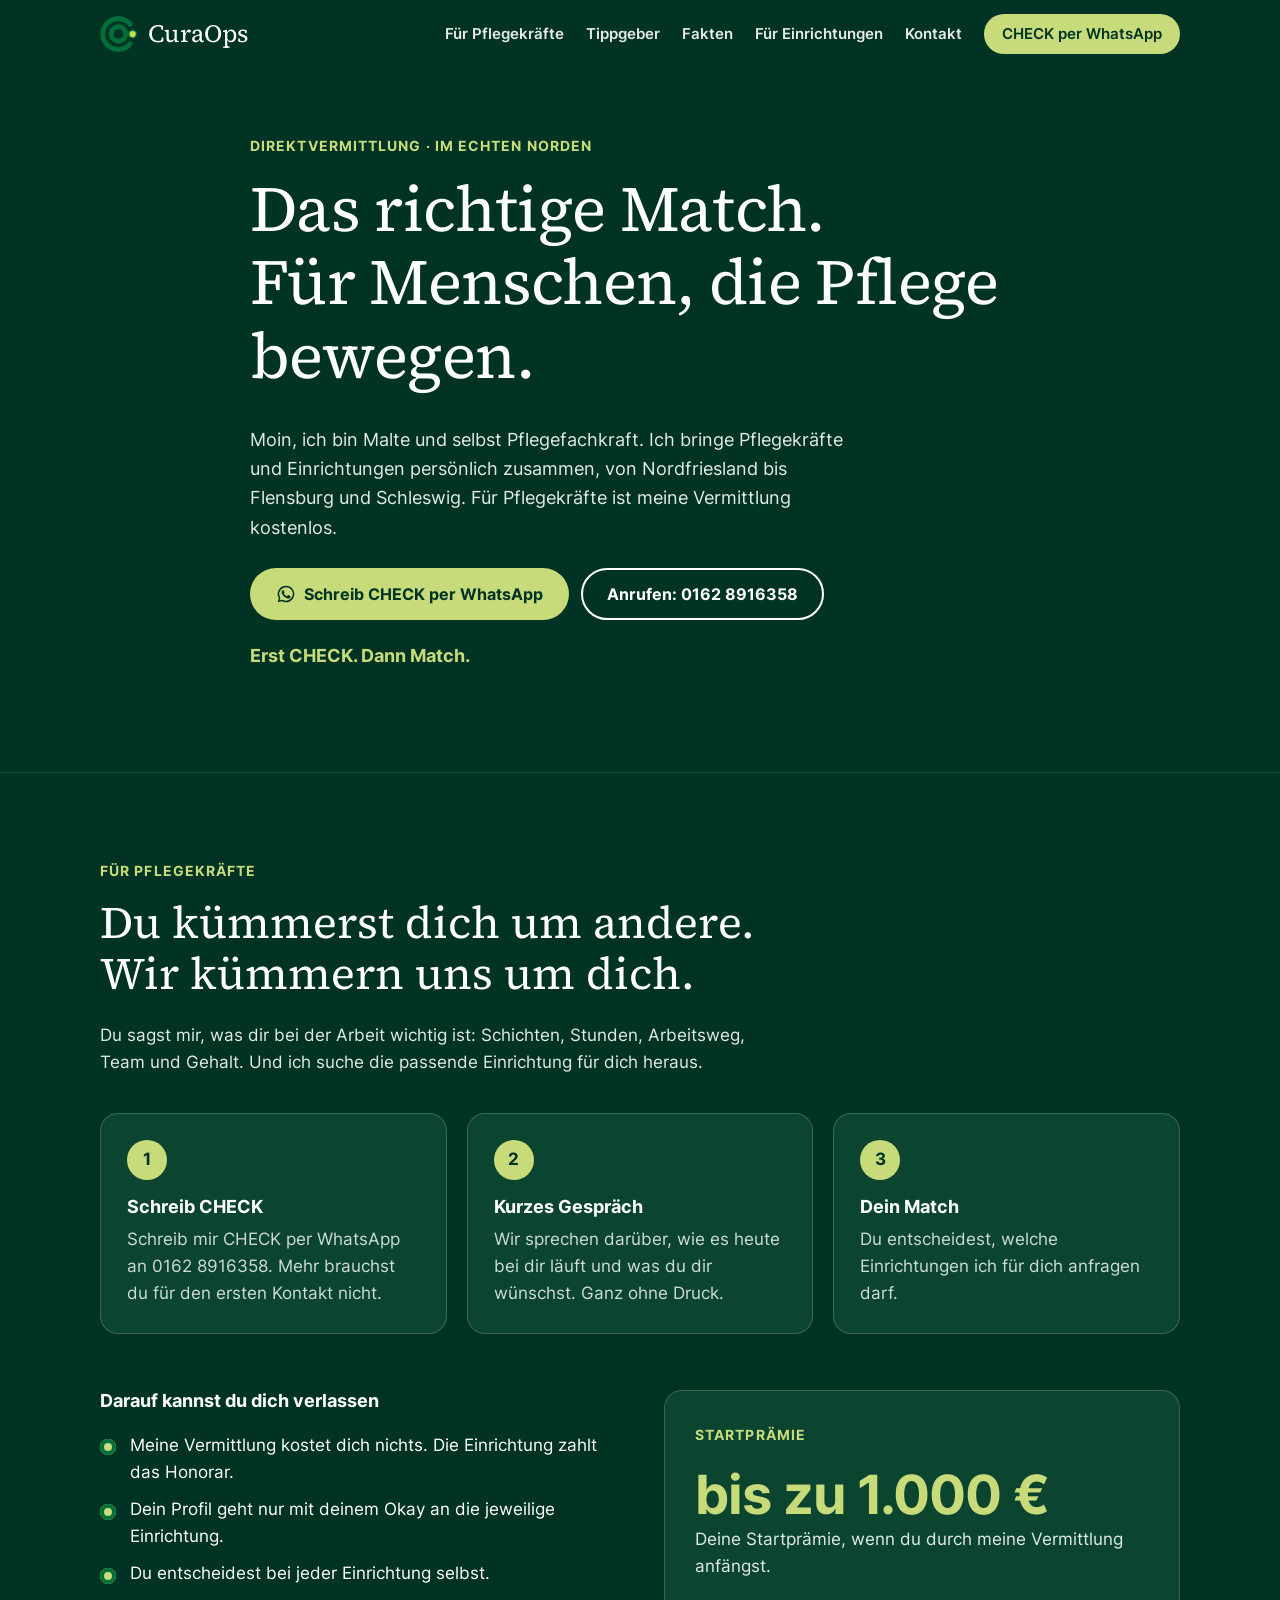
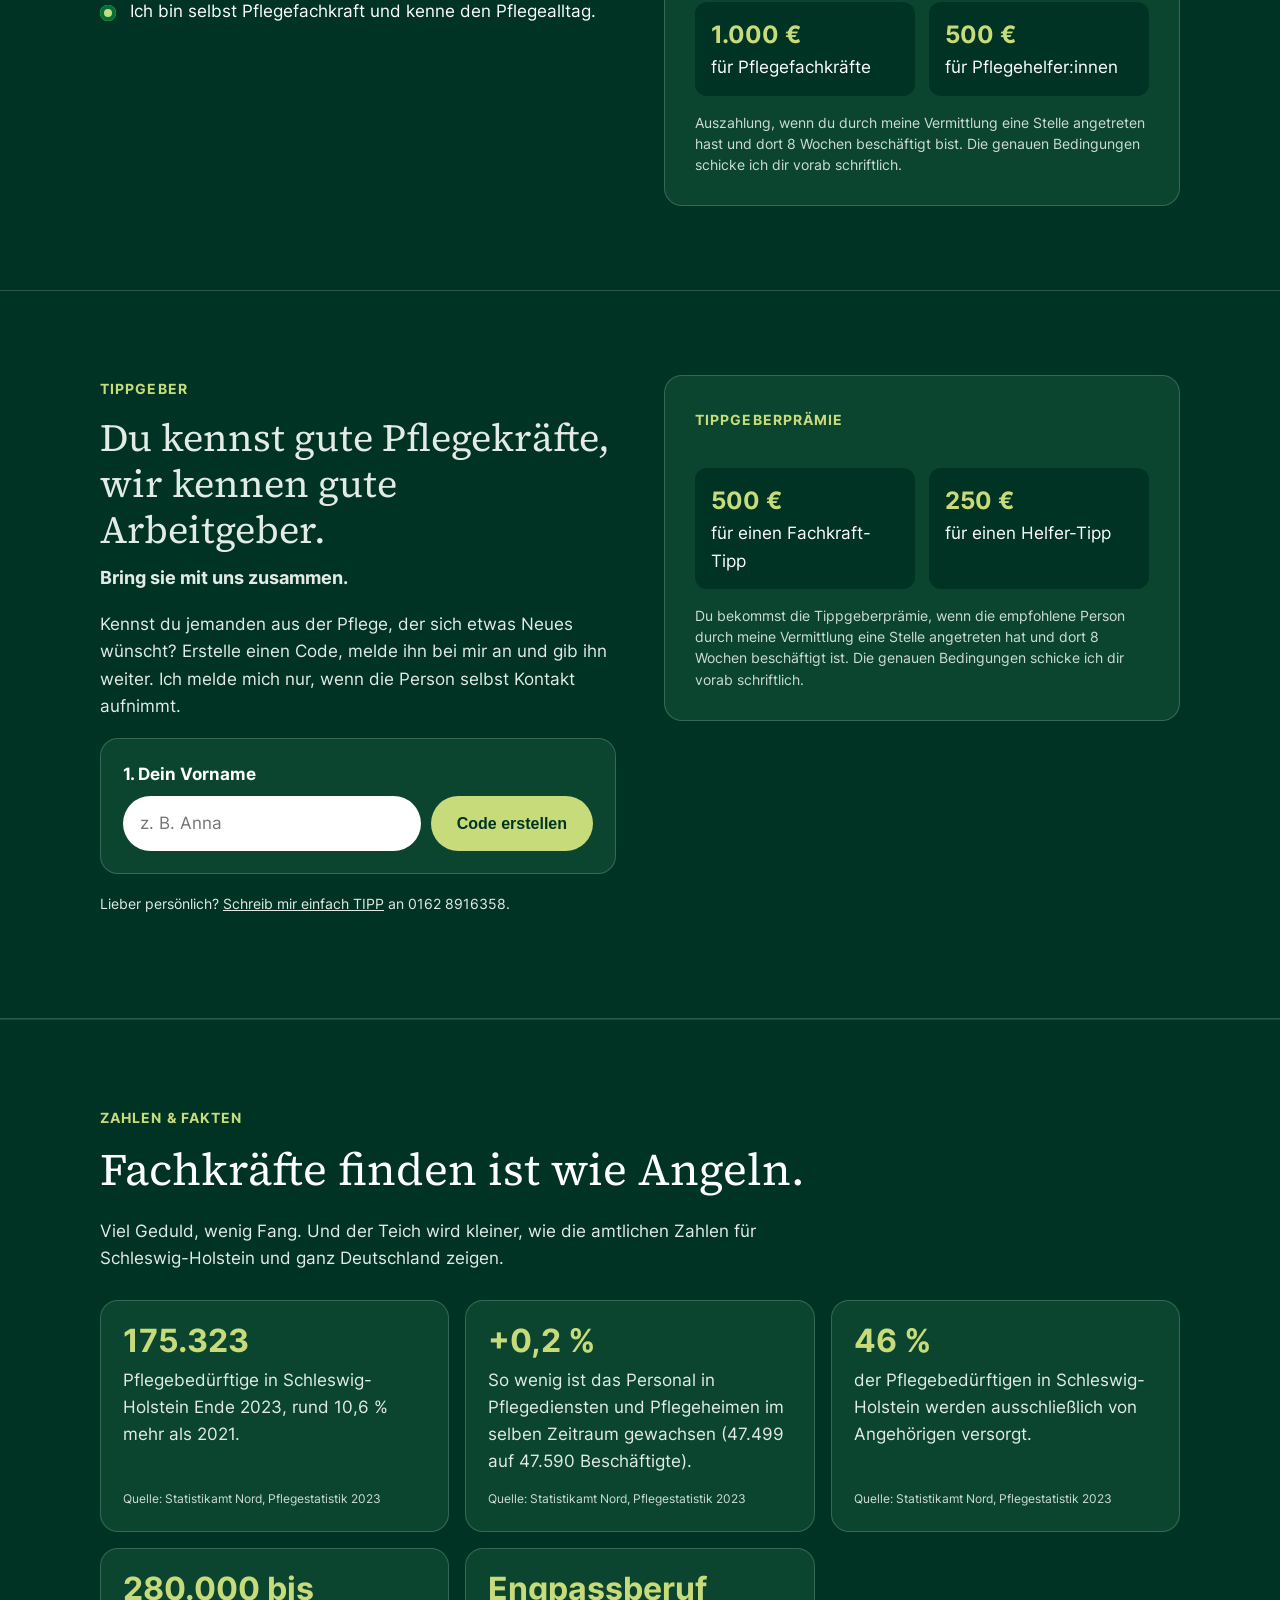
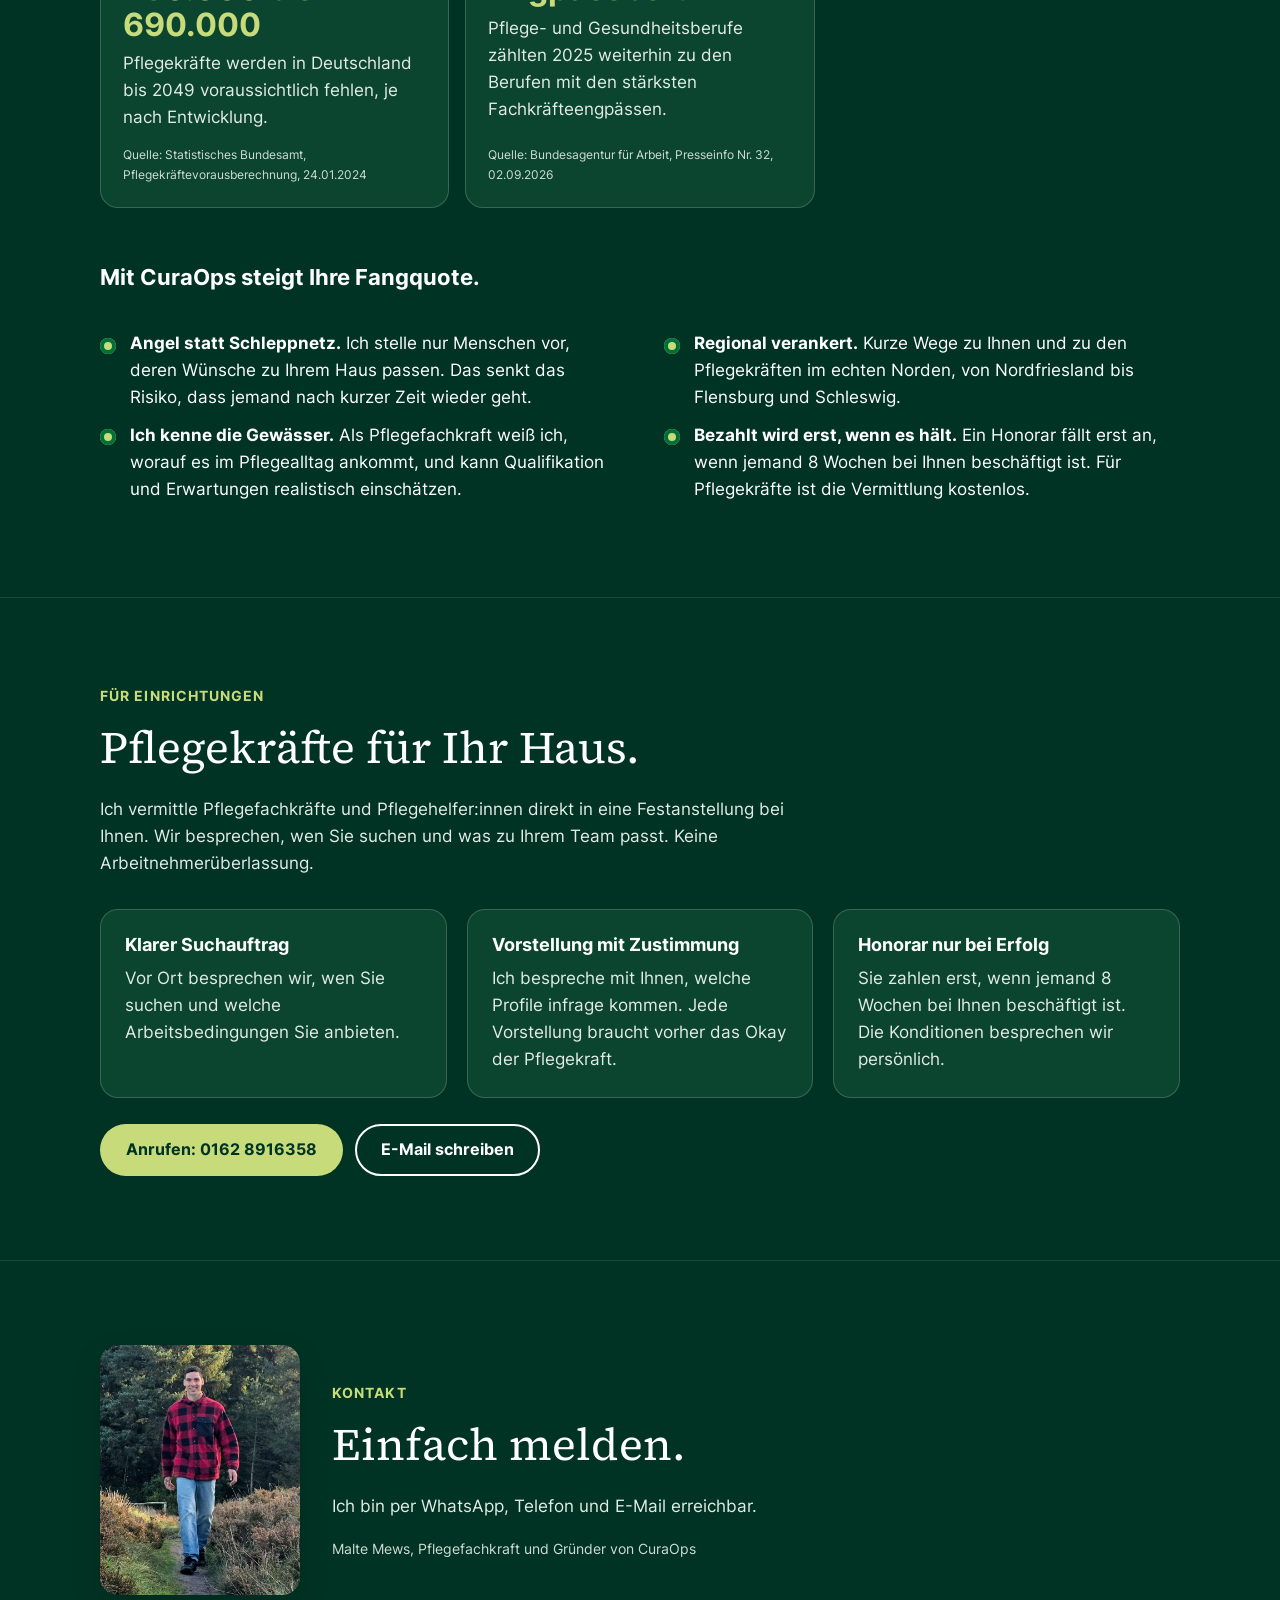
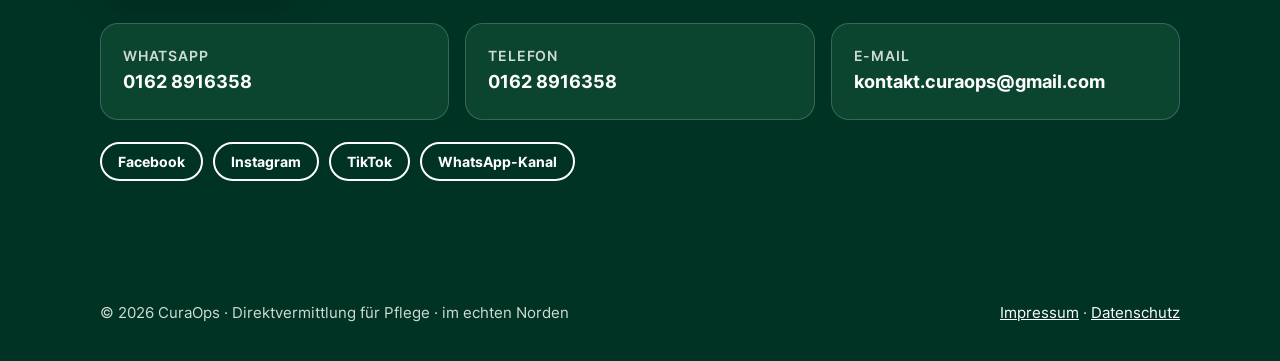
==== commit 48bb6fb6: "Fakten-Bereich: Angel-Bild und Fangquote für Einrichtungen Co-Authored-By: Claude Opus 5.5 <noreply@" ====
--- a/index.html
+++ b/index.html
@@ -130,8 +130,8 @@
 <section id="fakten">
   <div class="wrap">
     <span class="kicker">Zahlen &amp; Fakten</span>
-    <h2>Der Pflegebedarf wächst schneller als das Personal.</h2>
-    <p style="max-width:44em">Die Zahlen aus amtlichen Statistiken zeigen, wie angespannt die Lage ist, bundesweit und in Schleswig-Holstein.</p>
+    <h2>Fachkräfte finden ist wie Angeln.</h2>
+    <p style="max-width:44em">Viel Geduld, wenig Fang. Und der Teich wird kleiner, wie die amtlichen Zahlen für Schleswig-Holstein und ganz Deutschland zeigen.</p>
     <div class="facts">
       <div class="fact"><b>175.323</b><span>Pflegebedürftige in Schleswig-Holstein Ende 2023, rund 10,6 % mehr als 2021.</span><small>Quelle: Statistikamt Nord, Pflegestatistik 2023</small></div>
       <div class="fact"><b>+0,2 %</b><span>So wenig ist das Personal in Pflegediensten und Pflegeheimen im selben Zeitraum gewachsen (47.499 auf 47.590 Beschäftigte).</span><small>Quelle: Statistikamt Nord, Pflegestatistik 2023</small></div>
@@ -140,15 +140,15 @@
       <div class="fact"><b>Engpassberuf</b><span>Pflege- und Gesundheitsberufe zählten 2025 weiterhin zu den Berufen mit den stärksten Fachkräfteengpässen.</span><small>Quelle: Bundesagentur für Arbeit, Presseinfo Nr. 32, 02.09.2026</small></div>
     </div>
 
-    <h3 style="margin-top:56px;font-size:1.4rem">Was CuraOps in dieser Lage beiträgt</h3>
+    <h3 style="margin-top:56px;font-size:1.4rem">Mit CuraOps steigt Ihre Fangquote.</h3>
     <div class="two" style="margin-top:20px">
       <ul class="ticks">
-        <li><b>Passung statt Masse.</b> Ich stelle nur Menschen vor, deren Wünsche zu Ihrem Haus passen. Das senkt das Risiko, dass jemand nach kurzer Zeit wieder geht.</li>
-        <li><b>Fachwissen aus der Praxis.</b> Als Pflegefachkraft weiß ich, worauf es im Pflegealltag ankommt, und kann Qualifikation und Erwartungen realistisch einschätzen.</li>
+        <li><b>Angel statt Schleppnetz.</b> Ich stelle nur Menschen vor, deren Wünsche zu Ihrem Haus passen. Das senkt das Risiko, dass jemand nach kurzer Zeit wieder geht.</li>
+        <li><b>Ich kenne die Gewässer.</b> Als Pflegefachkraft weiß ich, worauf es im Pflegealltag ankommt, und kann Qualifikation und Erwartungen realistisch einschätzen.</li>
       </ul>
       <ul class="ticks">
-        <li><b>Regional verankert.</b> Ich kenne die Wege, Einrichtungen und Arbeitsbedingungen im echten Norden.</li>
-        <li><b>Risikofrei für Einrichtungen.</b> Ein Honorar fällt erst an, wenn jemand 8 Wochen bei Ihnen beschäftigt ist. Für Pflegekräfte ist die Vermittlung kostenlos.</li>
+        <li><b>Regional verankert.</b> Kurze Wege zu Ihnen und zu den Pflegekräften im echten Norden, von Nordfriesland bis Flensburg und Schleswig.</li>
+        <li><b>Bezahlt wird erst, wenn es hält.</b> Ein Honorar fällt erst an, wenn jemand 8 Wochen bei Ihnen beschäftigt ist. Für Pflegekräfte ist die Vermittlung kostenlos.</li>
       </ul>
     </div>
   </div>
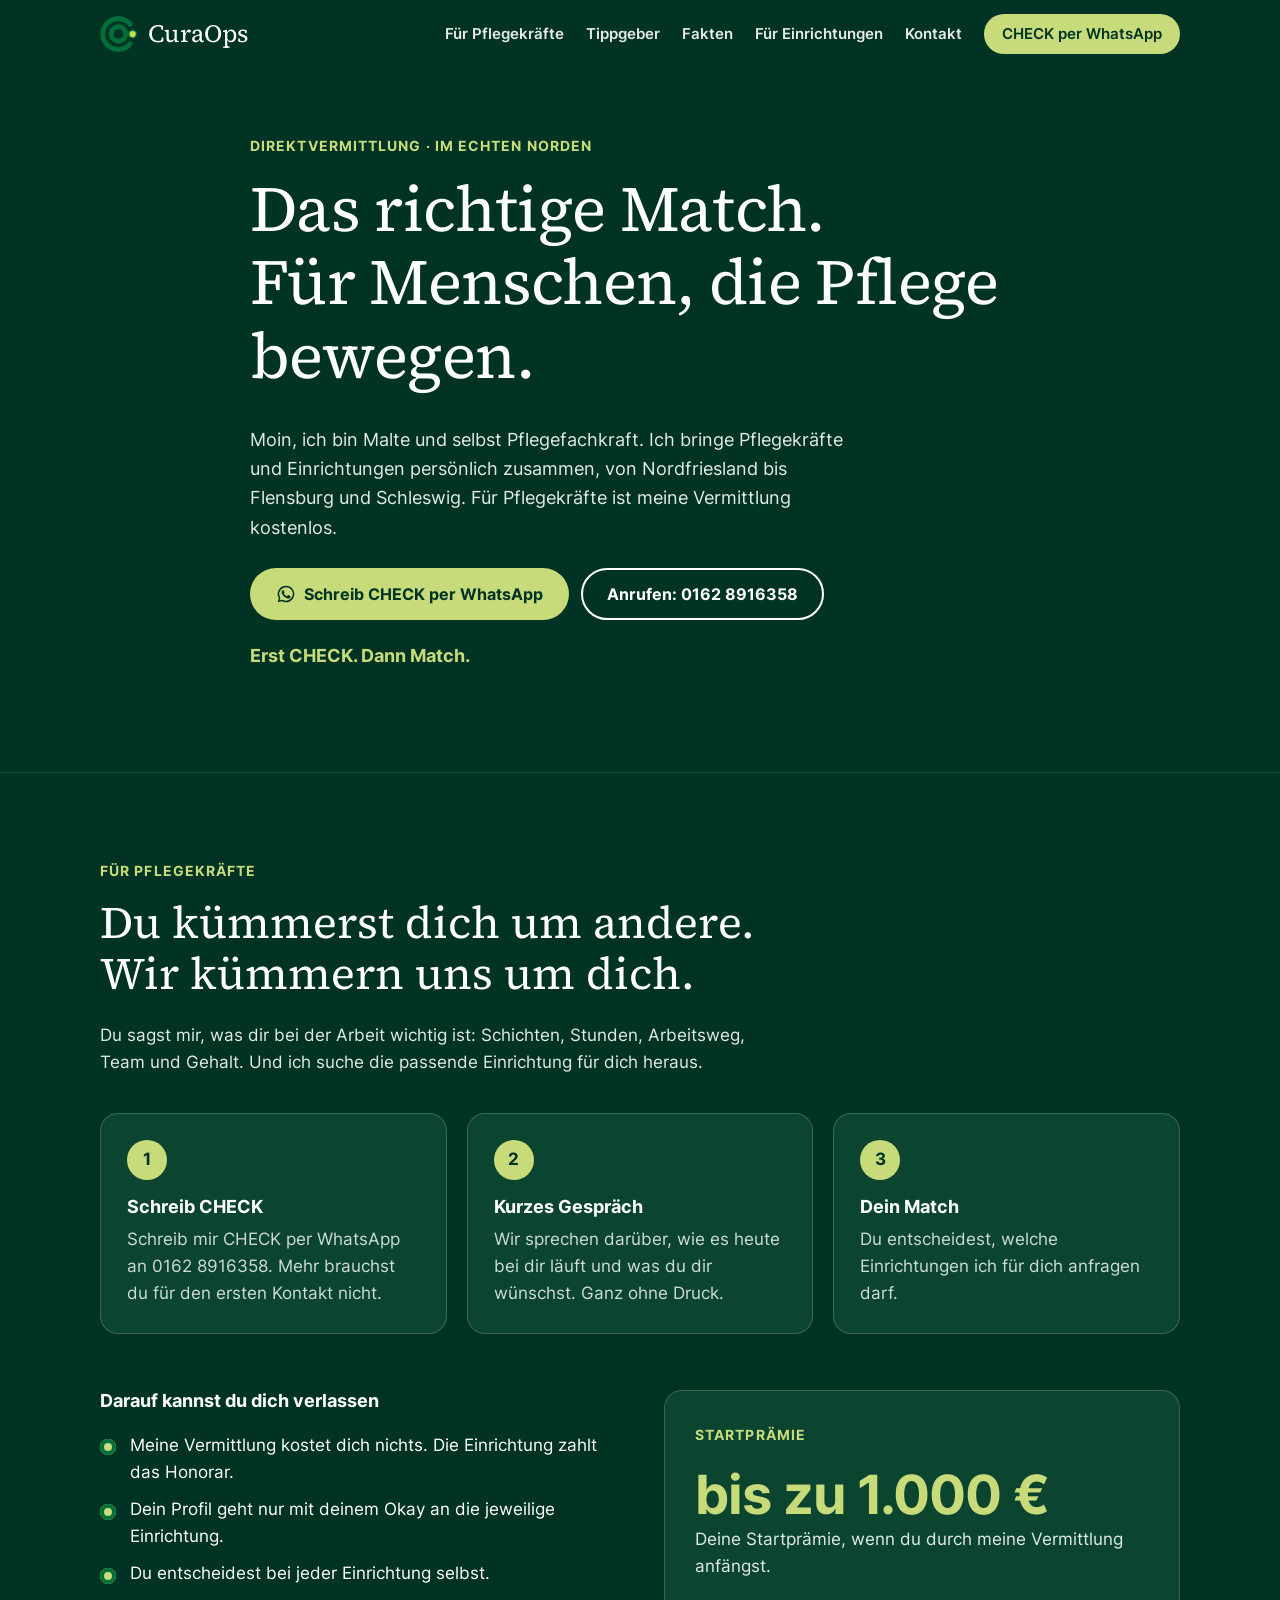
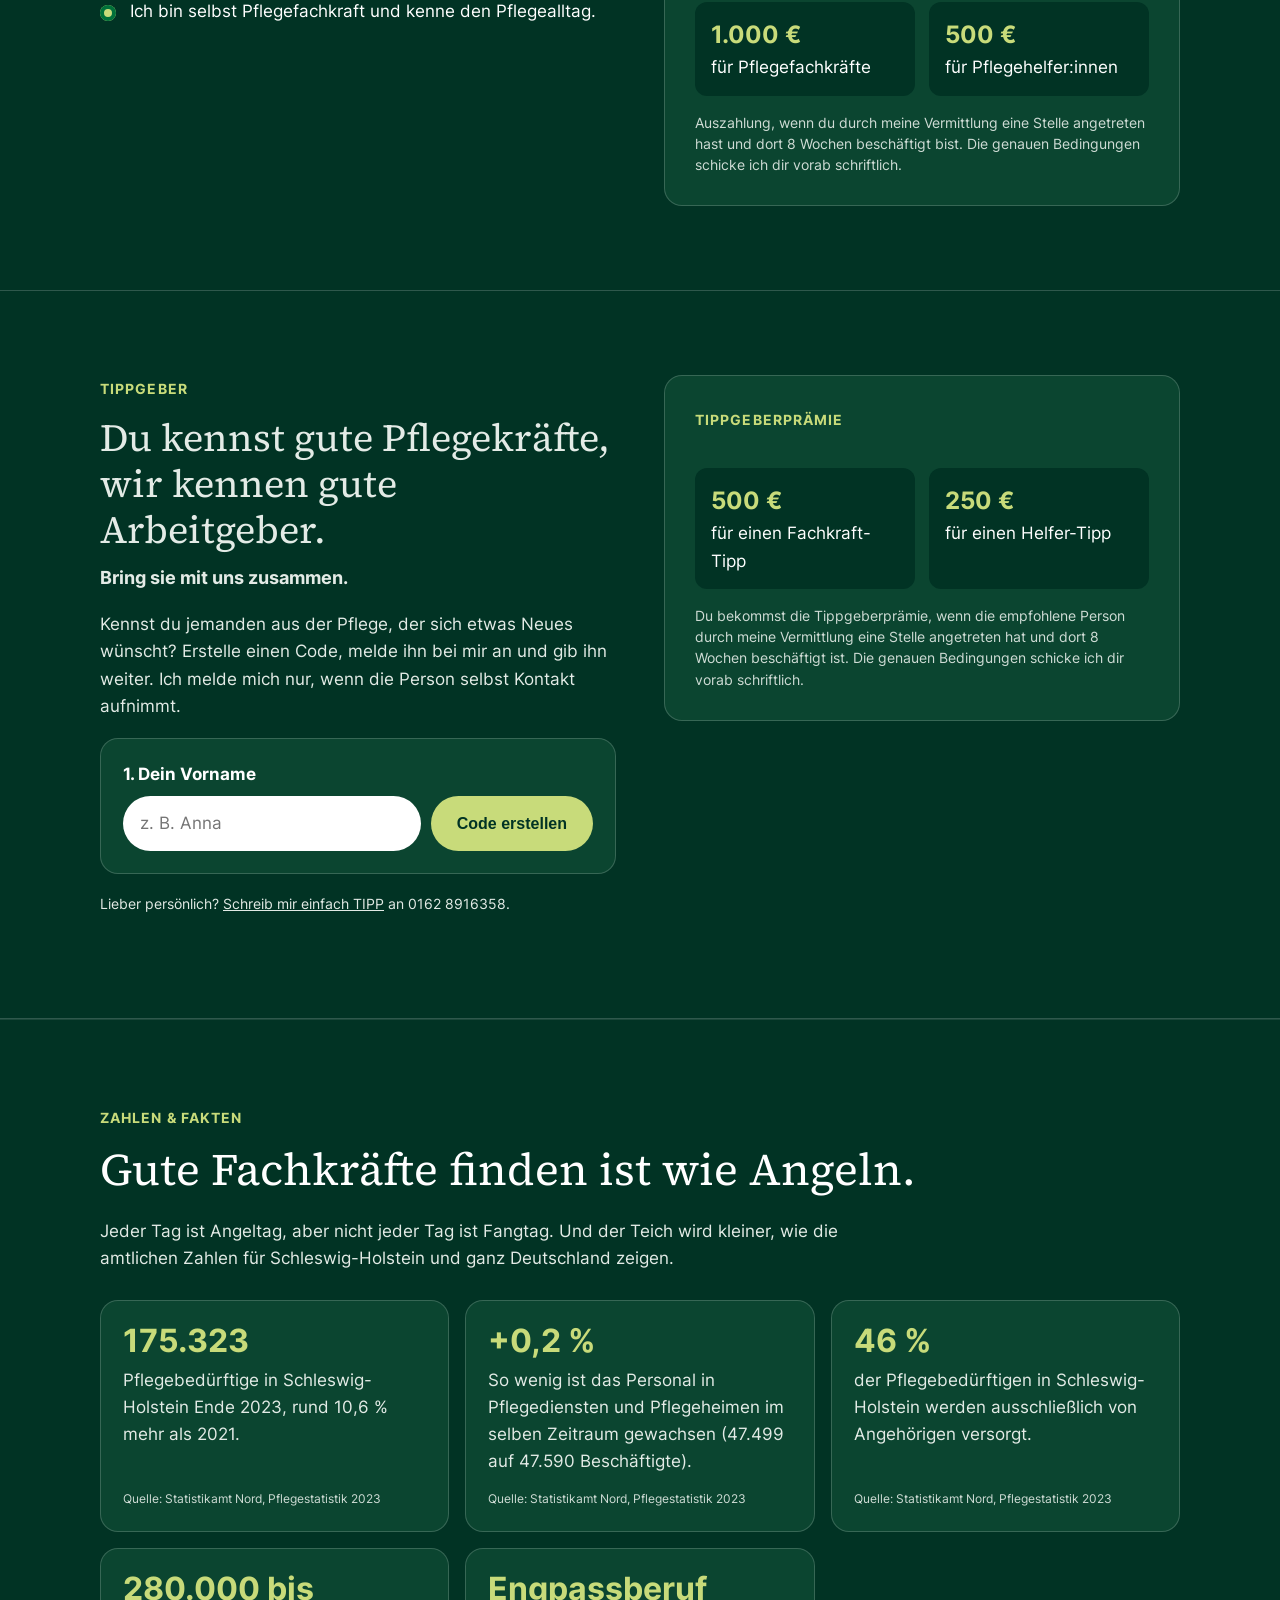
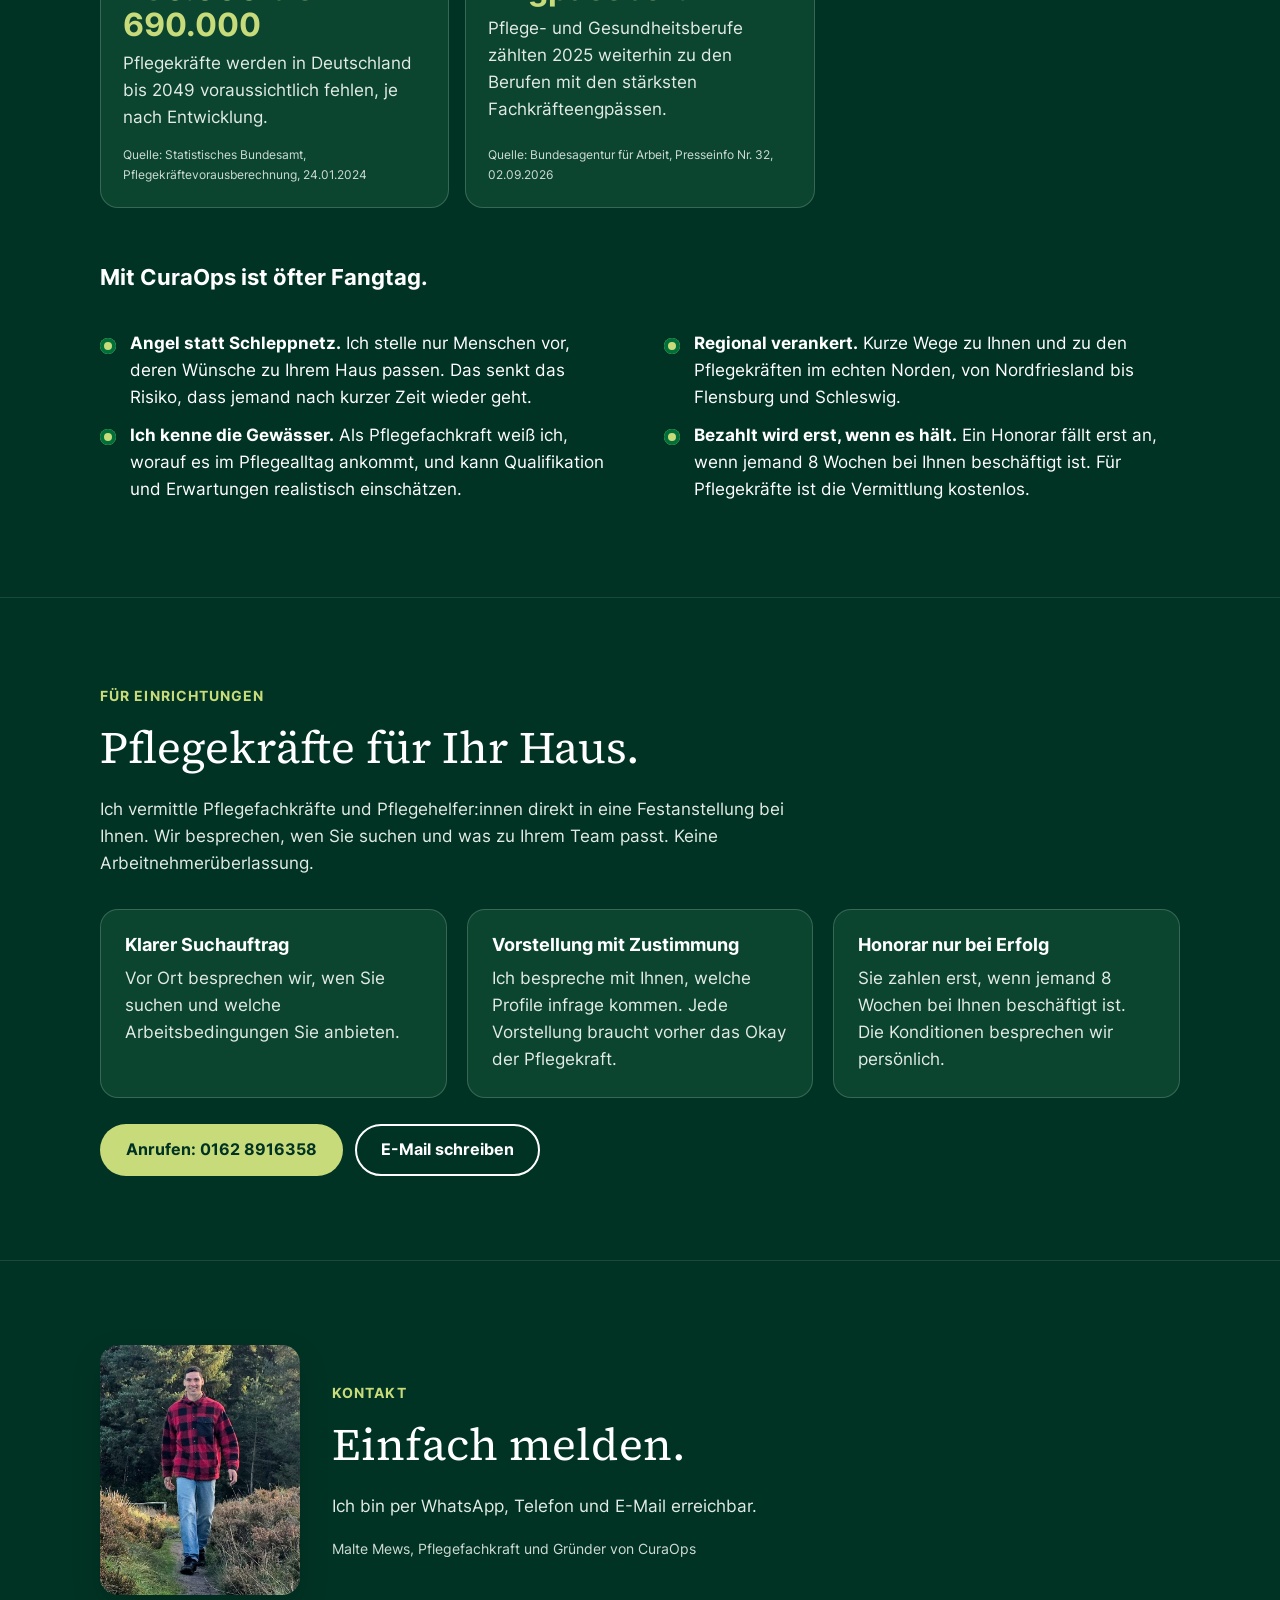
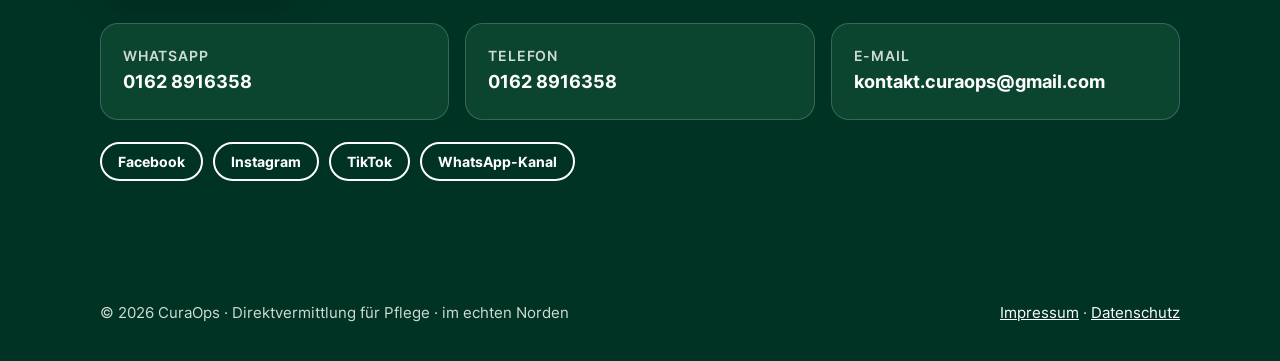
==== commit 2c371dca: "Fakten-Bereich: Spruch Angeltag/Fangtag Co-Authored-By: Claude Opus 5.5 <noreply@anthropic.com> Clau" ====
--- a/index.html
+++ b/index.html
@@ -130,8 +130,8 @@
 <section id="fakten">
   <div class="wrap">
     <span class="kicker">Zahlen &amp; Fakten</span>
-    <h2>Fachkräfte finden ist wie Angeln.</h2>
-    <p style="max-width:44em">Viel Geduld, wenig Fang. Und der Teich wird kleiner, wie die amtlichen Zahlen für Schleswig-Holstein und ganz Deutschland zeigen.</p>
+    <h2>Gute Fachkräfte finden ist wie Angeln.</h2>
+    <p style="max-width:44em">Jeder Tag ist Angeltag, aber nicht jeder Tag ist Fangtag. Und der Teich wird kleiner, wie die amtlichen Zahlen für Schleswig-Holstein und ganz Deutschland zeigen.</p>
     <div class="facts">
       <div class="fact"><b>175.323</b><span>Pflegebedürftige in Schleswig-Holstein Ende 2023, rund 10,6 % mehr als 2021.</span><small>Quelle: Statistikamt Nord, Pflegestatistik 2023</small></div>
       <div class="fact"><b>+0,2 %</b><span>So wenig ist das Personal in Pflegediensten und Pflegeheimen im selben Zeitraum gewachsen (47.499 auf 47.590 Beschäftigte).</span><small>Quelle: Statistikamt Nord, Pflegestatistik 2023</small></div>
@@ -140,7 +140,7 @@
       <div class="fact"><b>Engpassberuf</b><span>Pflege- und Gesundheitsberufe zählten 2025 weiterhin zu den Berufen mit den stärksten Fachkräfteengpässen.</span><small>Quelle: Bundesagentur für Arbeit, Presseinfo Nr. 32, 02.09.2026</small></div>
     </div>
 
-    <h3 style="margin-top:56px;font-size:1.4rem">Mit CuraOps steigt Ihre Fangquote.</h3>
+    <h3 style="margin-top:56px;font-size:1.4rem">Mit CuraOps ist öfter Fangtag.</h3>
     <div class="two" style="margin-top:20px">
       <ul class="ticks">
         <li><b>Angel statt Schleppnetz.</b> Ich stelle nur Menschen vor, deren Wünsche zu Ihrem Haus passen. Das senkt das Risiko, dass jemand nach kurzer Zeit wieder geht.</li>
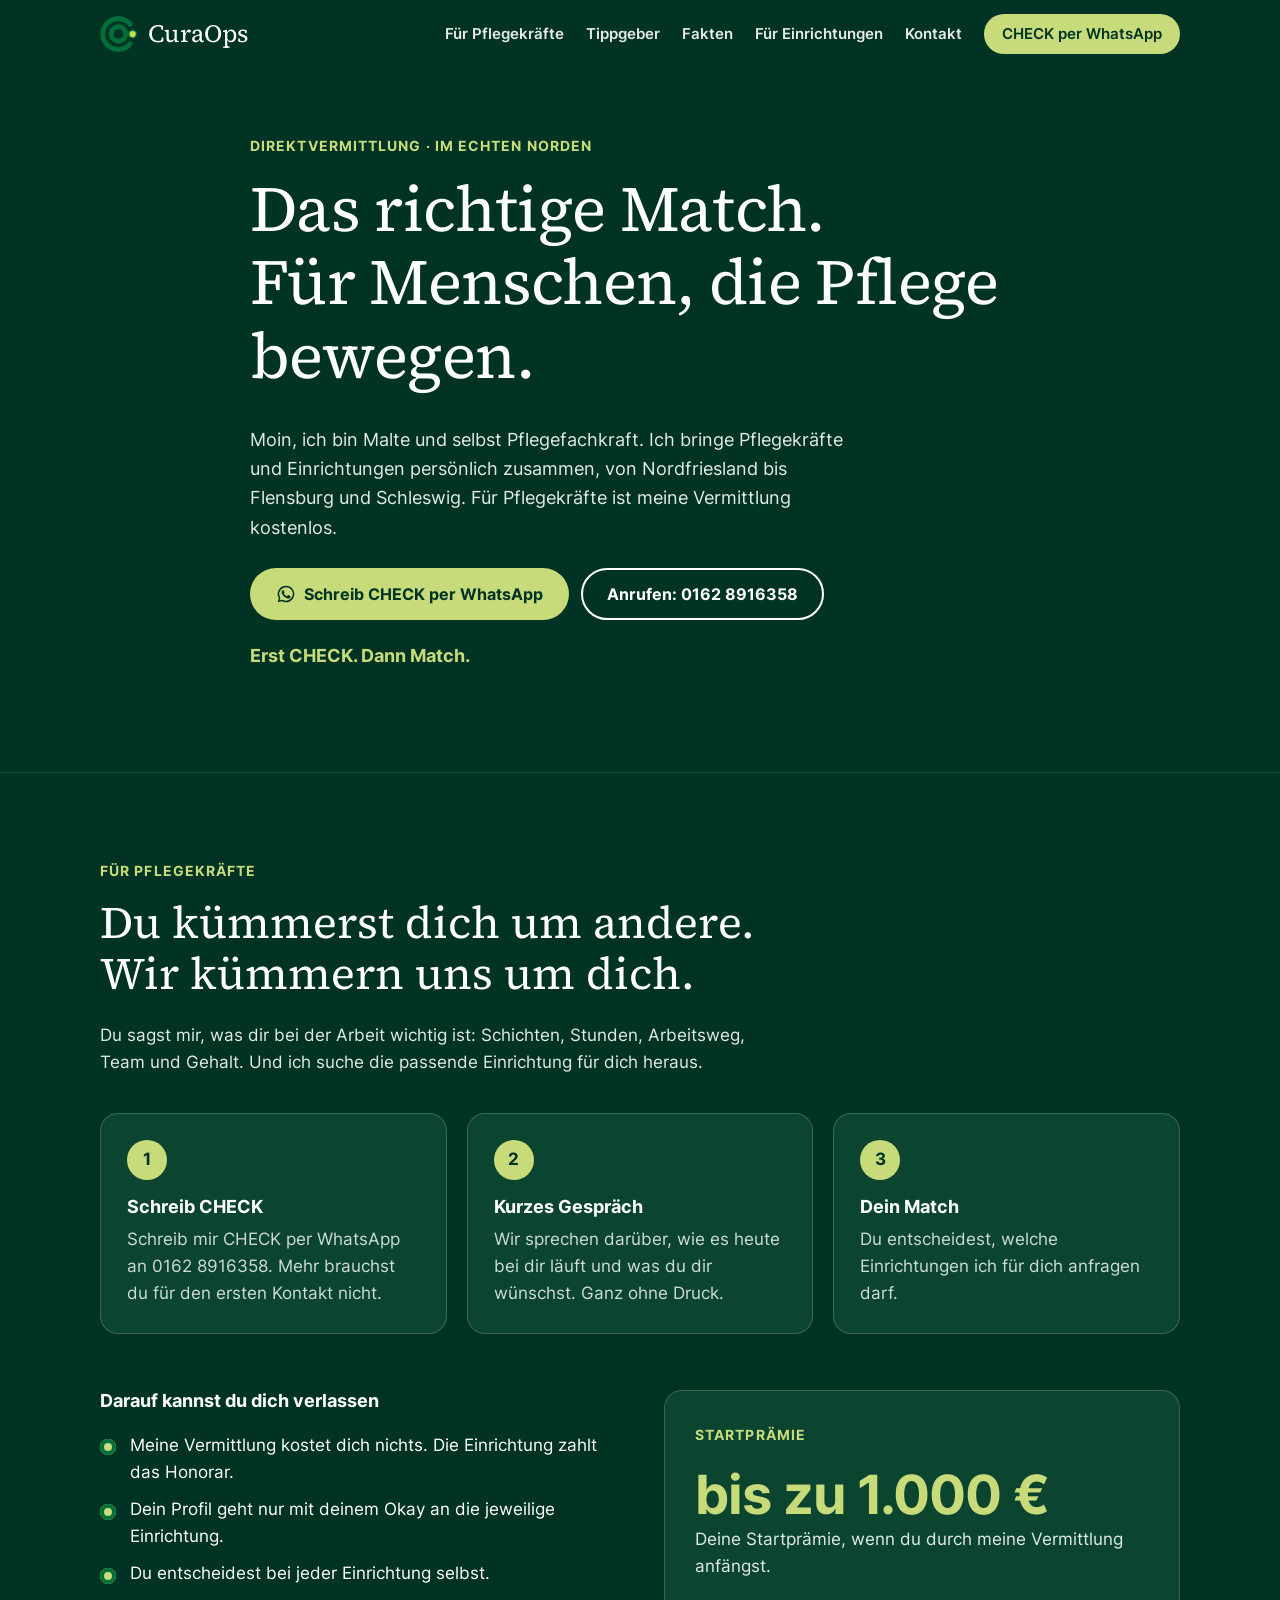
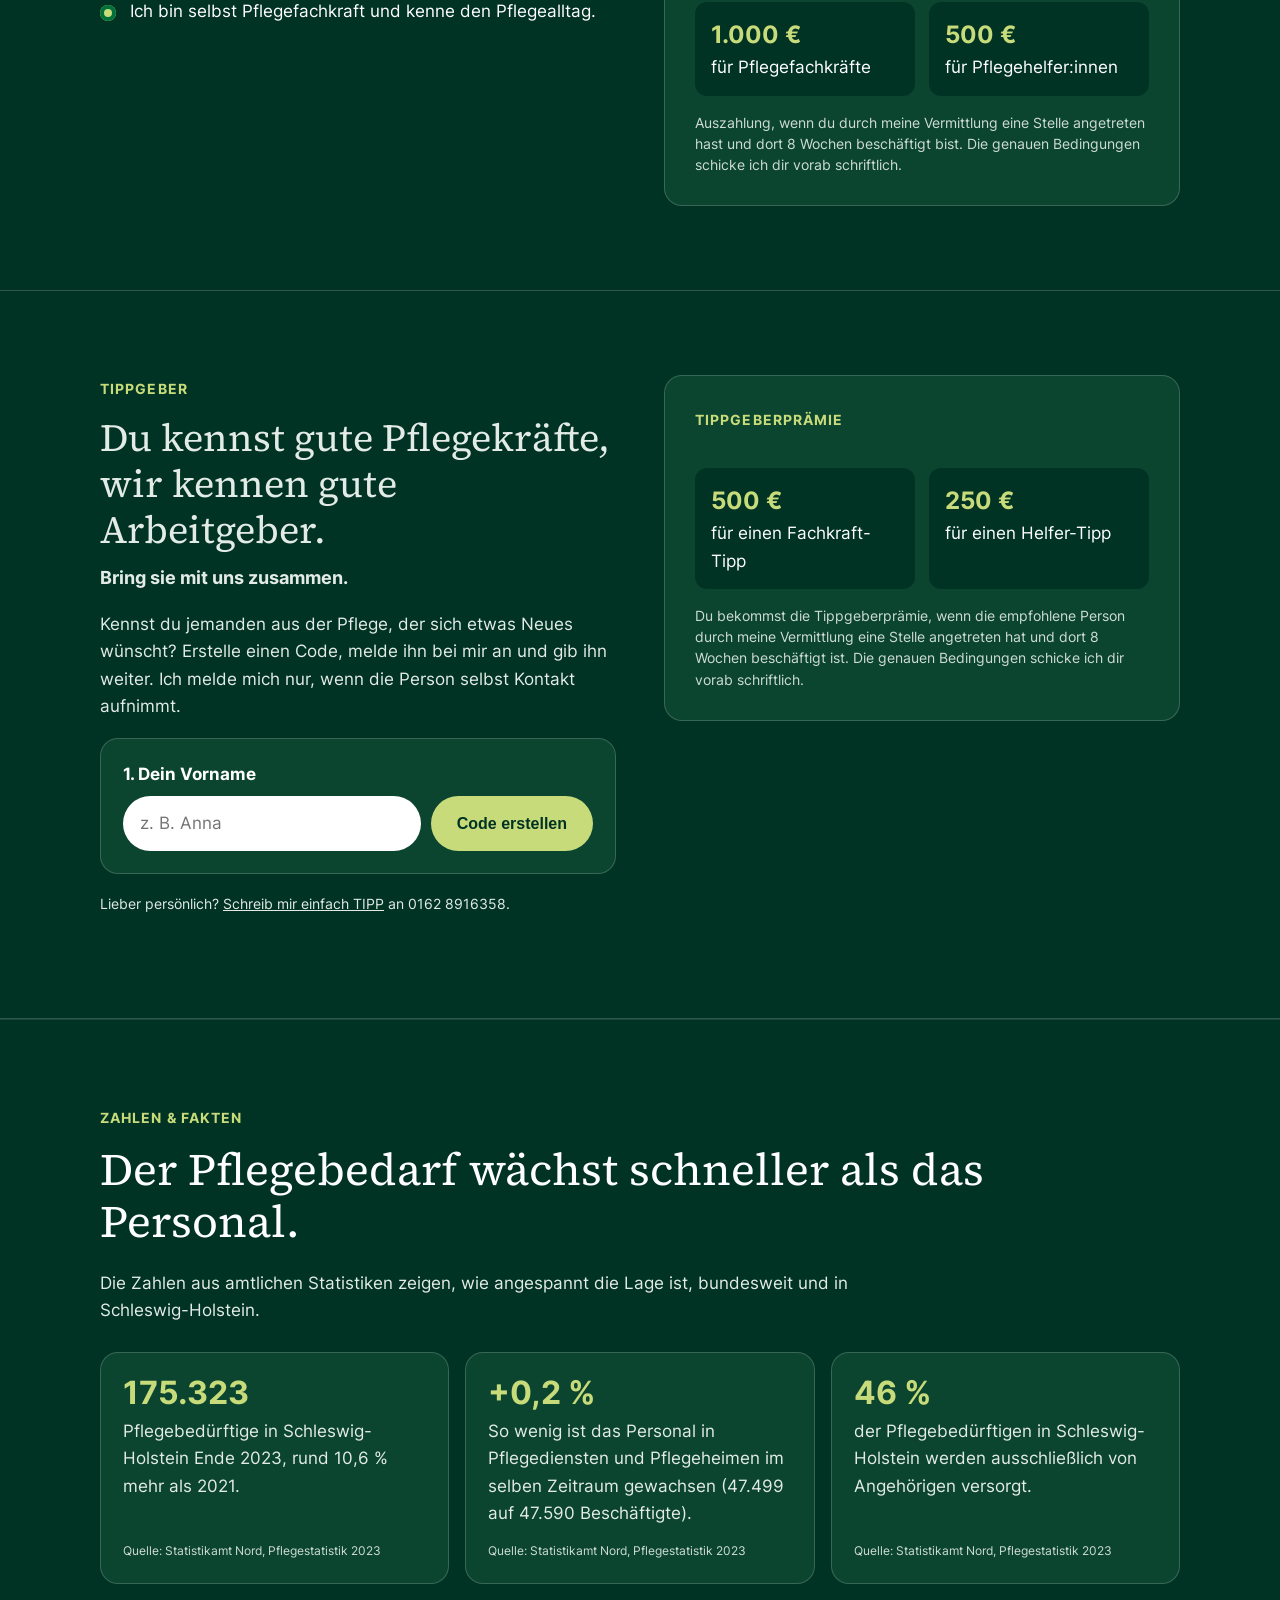
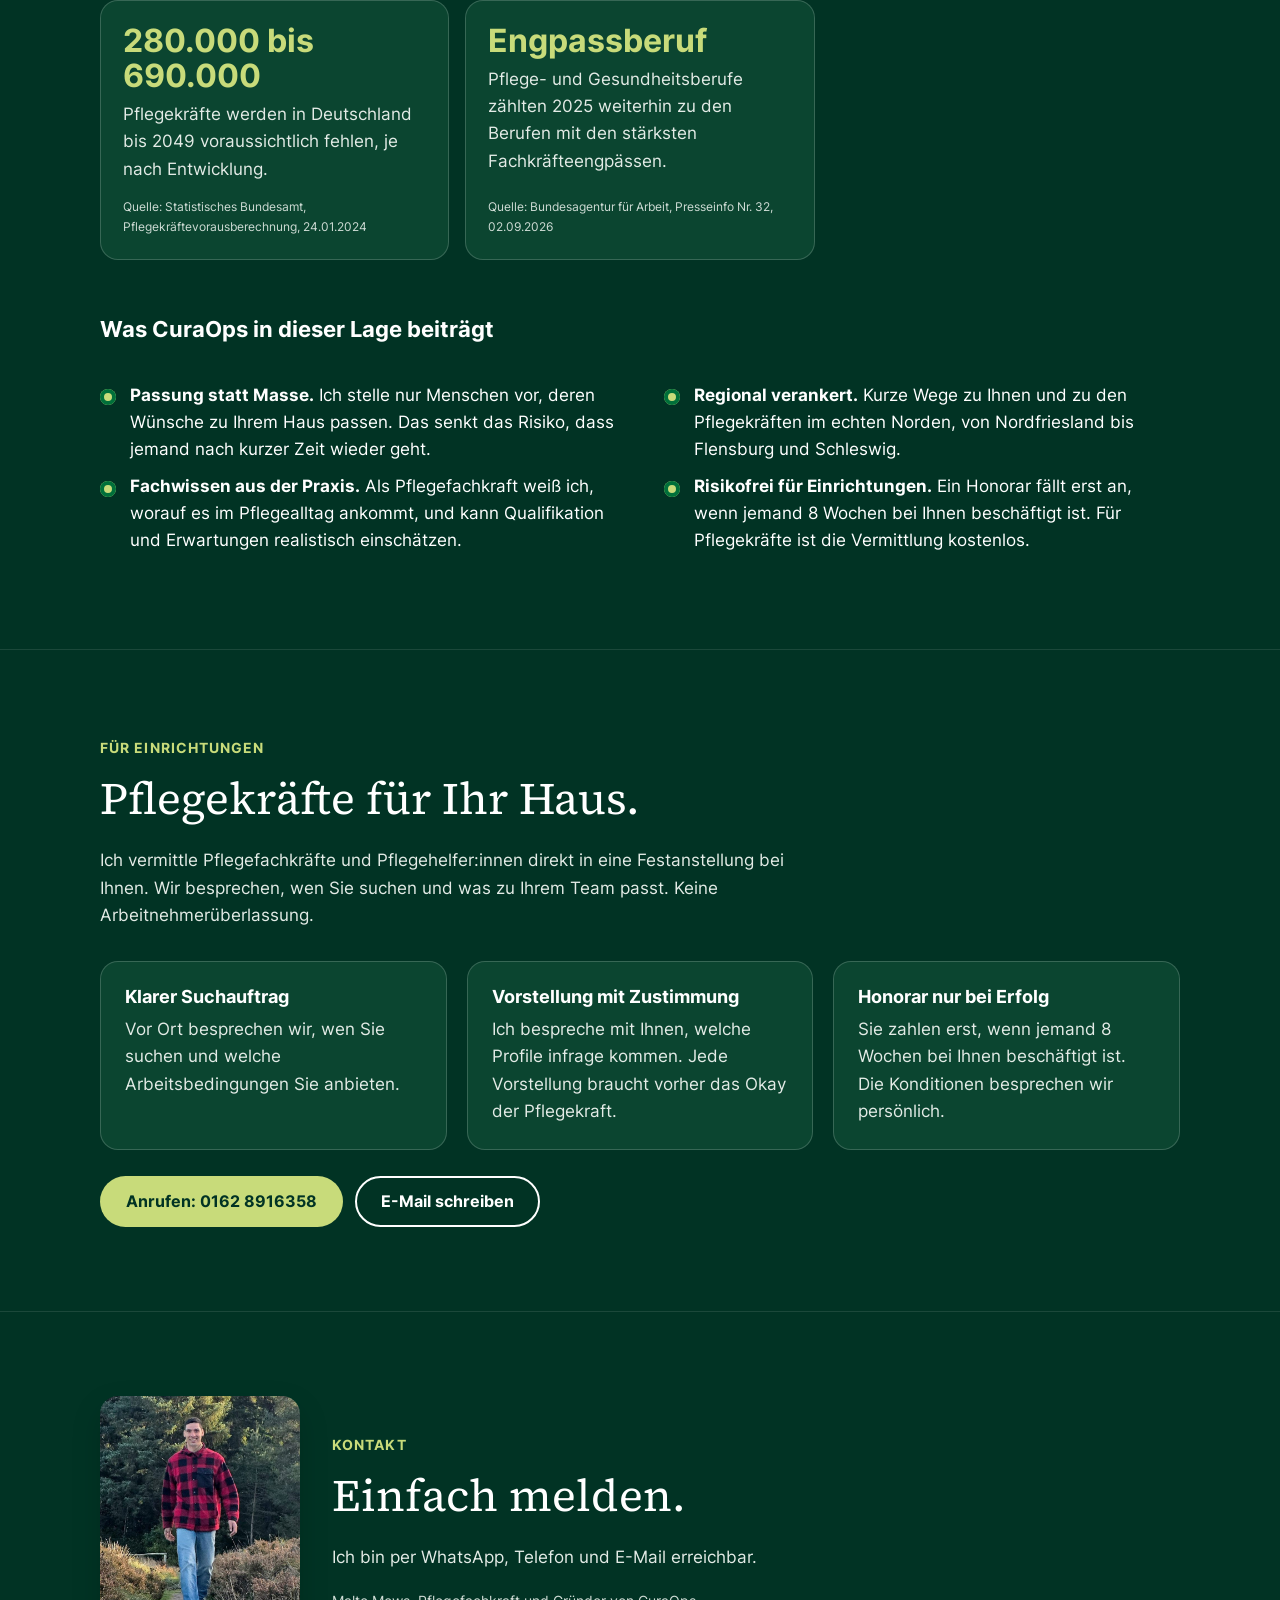
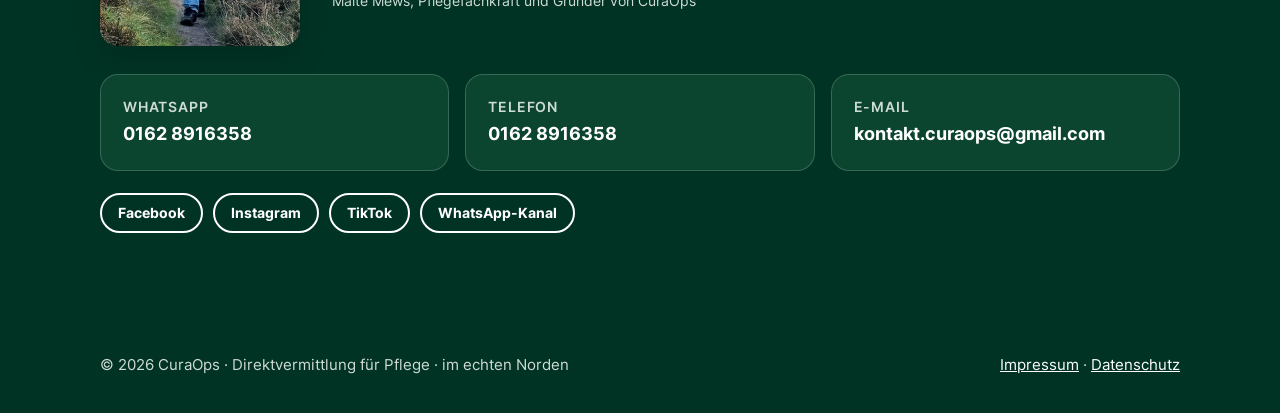
==== commit eb42e55f: "Fakten-Bereich: Angel-Metapher wieder raus (Pflegekräfte lesen mit) Co-Authored-By: Claude Opus 5.5 " ====
--- a/index.html
+++ b/index.html
@@ -130,8 +130,8 @@
 <section id="fakten">
   <div class="wrap">
     <span class="kicker">Zahlen &amp; Fakten</span>
-    <h2>Gute Fachkräfte finden ist wie Angeln.</h2>
-    <p style="max-width:44em">Jeder Tag ist Angeltag, aber nicht jeder Tag ist Fangtag. Und der Teich wird kleiner, wie die amtlichen Zahlen für Schleswig-Holstein und ganz Deutschland zeigen.</p>
+    <h2>Der Pflegebedarf wächst schneller als das Personal.</h2>
+    <p style="max-width:44em">Die Zahlen aus amtlichen Statistiken zeigen, wie angespannt die Lage ist, bundesweit und in Schleswig-Holstein.</p>
     <div class="facts">
       <div class="fact"><b>175.323</b><span>Pflegebedürftige in Schleswig-Holstein Ende 2023, rund 10,6 % mehr als 2021.</span><small>Quelle: Statistikamt Nord, Pflegestatistik 2023</small></div>
       <div class="fact"><b>+0,2 %</b><span>So wenig ist das Personal in Pflegediensten und Pflegeheimen im selben Zeitraum gewachsen (47.499 auf 47.590 Beschäftigte).</span><small>Quelle: Statistikamt Nord, Pflegestatistik 2023</small></div>
@@ -140,15 +140,15 @@
       <div class="fact"><b>Engpassberuf</b><span>Pflege- und Gesundheitsberufe zählten 2025 weiterhin zu den Berufen mit den stärksten Fachkräfteengpässen.</span><small>Quelle: Bundesagentur für Arbeit, Presseinfo Nr. 32, 02.09.2026</small></div>
     </div>
 
-    <h3 style="margin-top:56px;font-size:1.4rem">Mit CuraOps ist öfter Fangtag.</h3>
+    <h3 style="margin-top:56px;font-size:1.4rem">Was CuraOps in dieser Lage beiträgt</h3>
     <div class="two" style="margin-top:20px">
       <ul class="ticks">
-        <li><b>Angel statt Schleppnetz.</b> Ich stelle nur Menschen vor, deren Wünsche zu Ihrem Haus passen. Das senkt das Risiko, dass jemand nach kurzer Zeit wieder geht.</li>
-        <li><b>Ich kenne die Gewässer.</b> Als Pflegefachkraft weiß ich, worauf es im Pflegealltag ankommt, und kann Qualifikation und Erwartungen realistisch einschätzen.</li>
+        <li><b>Passung statt Masse.</b> Ich stelle nur Menschen vor, deren Wünsche zu Ihrem Haus passen. Das senkt das Risiko, dass jemand nach kurzer Zeit wieder geht.</li>
+        <li><b>Fachwissen aus der Praxis.</b> Als Pflegefachkraft weiß ich, worauf es im Pflegealltag ankommt, und kann Qualifikation und Erwartungen realistisch einschätzen.</li>
       </ul>
       <ul class="ticks">
         <li><b>Regional verankert.</b> Kurze Wege zu Ihnen und zu den Pflegekräften im echten Norden, von Nordfriesland bis Flensburg und Schleswig.</li>
-        <li><b>Bezahlt wird erst, wenn es hält.</b> Ein Honorar fällt erst an, wenn jemand 8 Wochen bei Ihnen beschäftigt ist. Für Pflegekräfte ist die Vermittlung kostenlos.</li>
+        <li><b>Risikofrei für Einrichtungen.</b> Ein Honorar fällt erst an, wenn jemand 8 Wochen bei Ihnen beschäftigt ist. Für Pflegekräfte ist die Vermittlung kostenlos.</li>
       </ul>
     </div>
   </div>
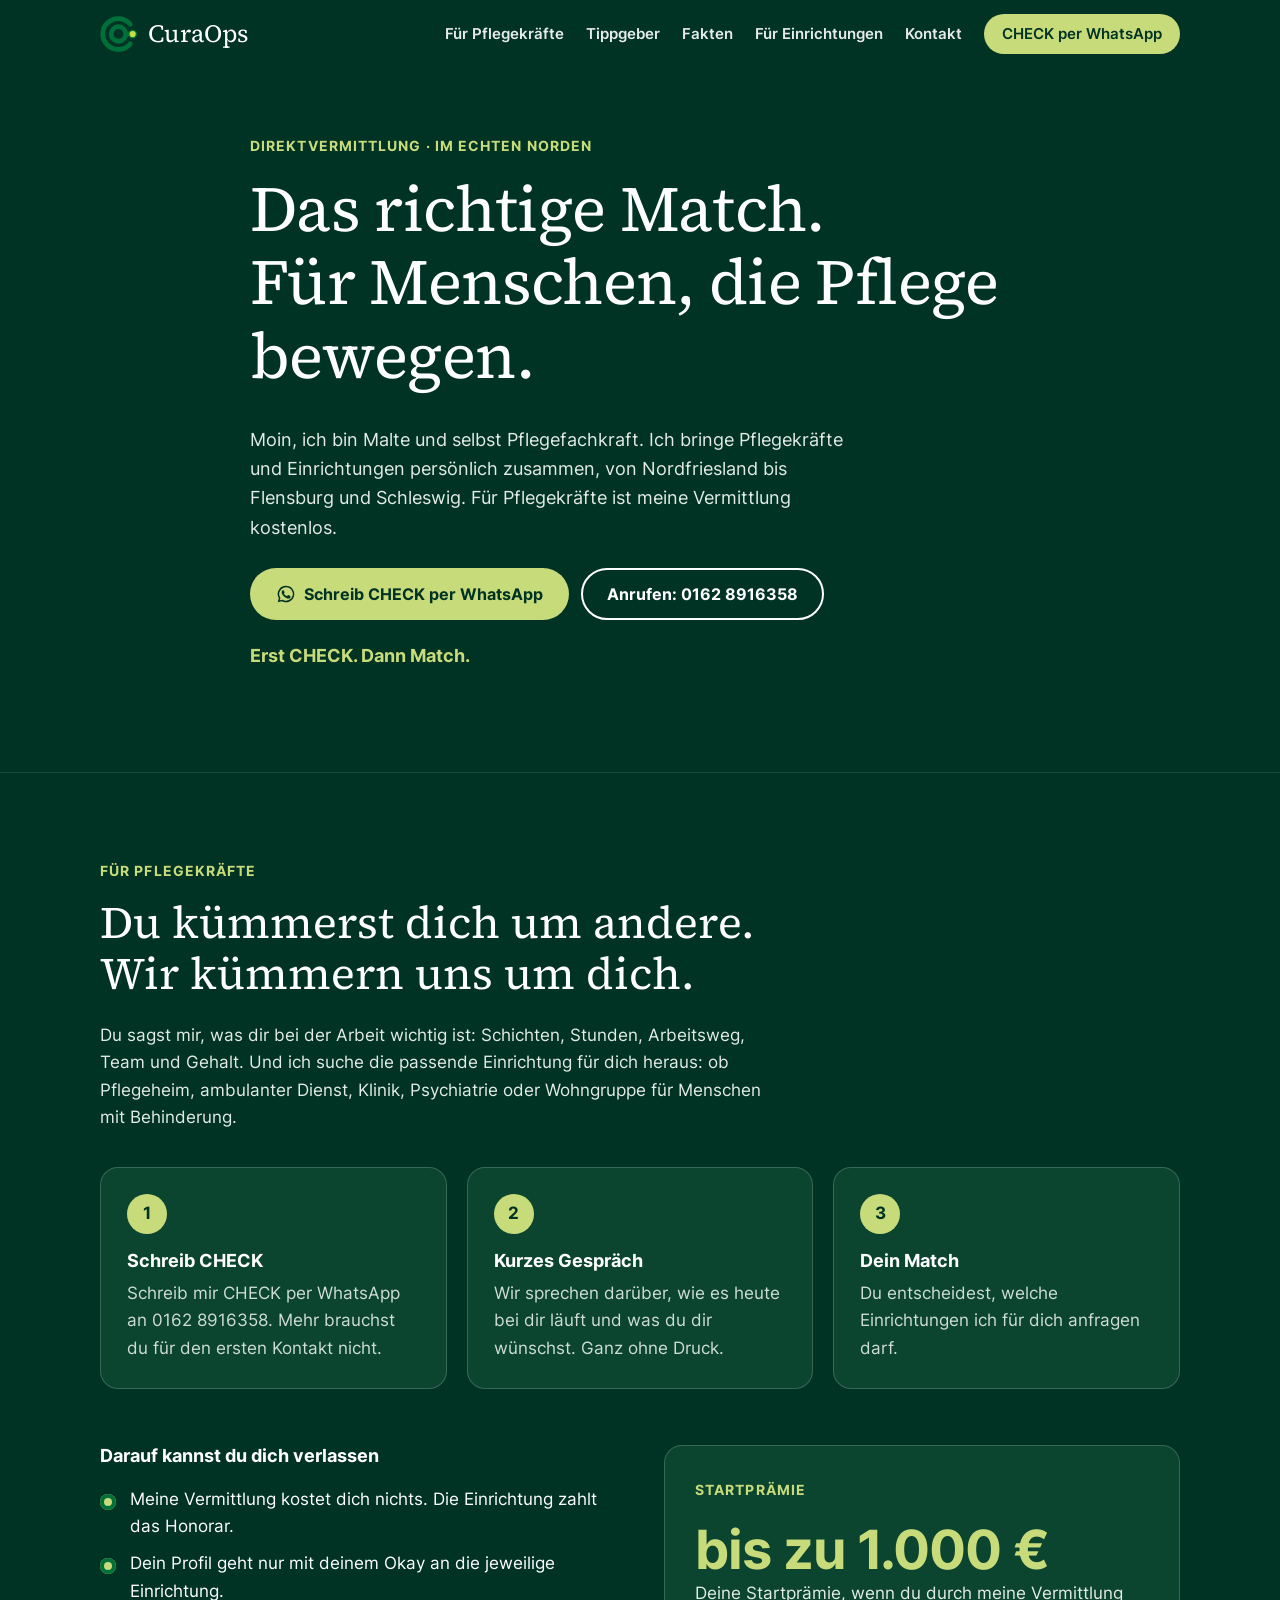
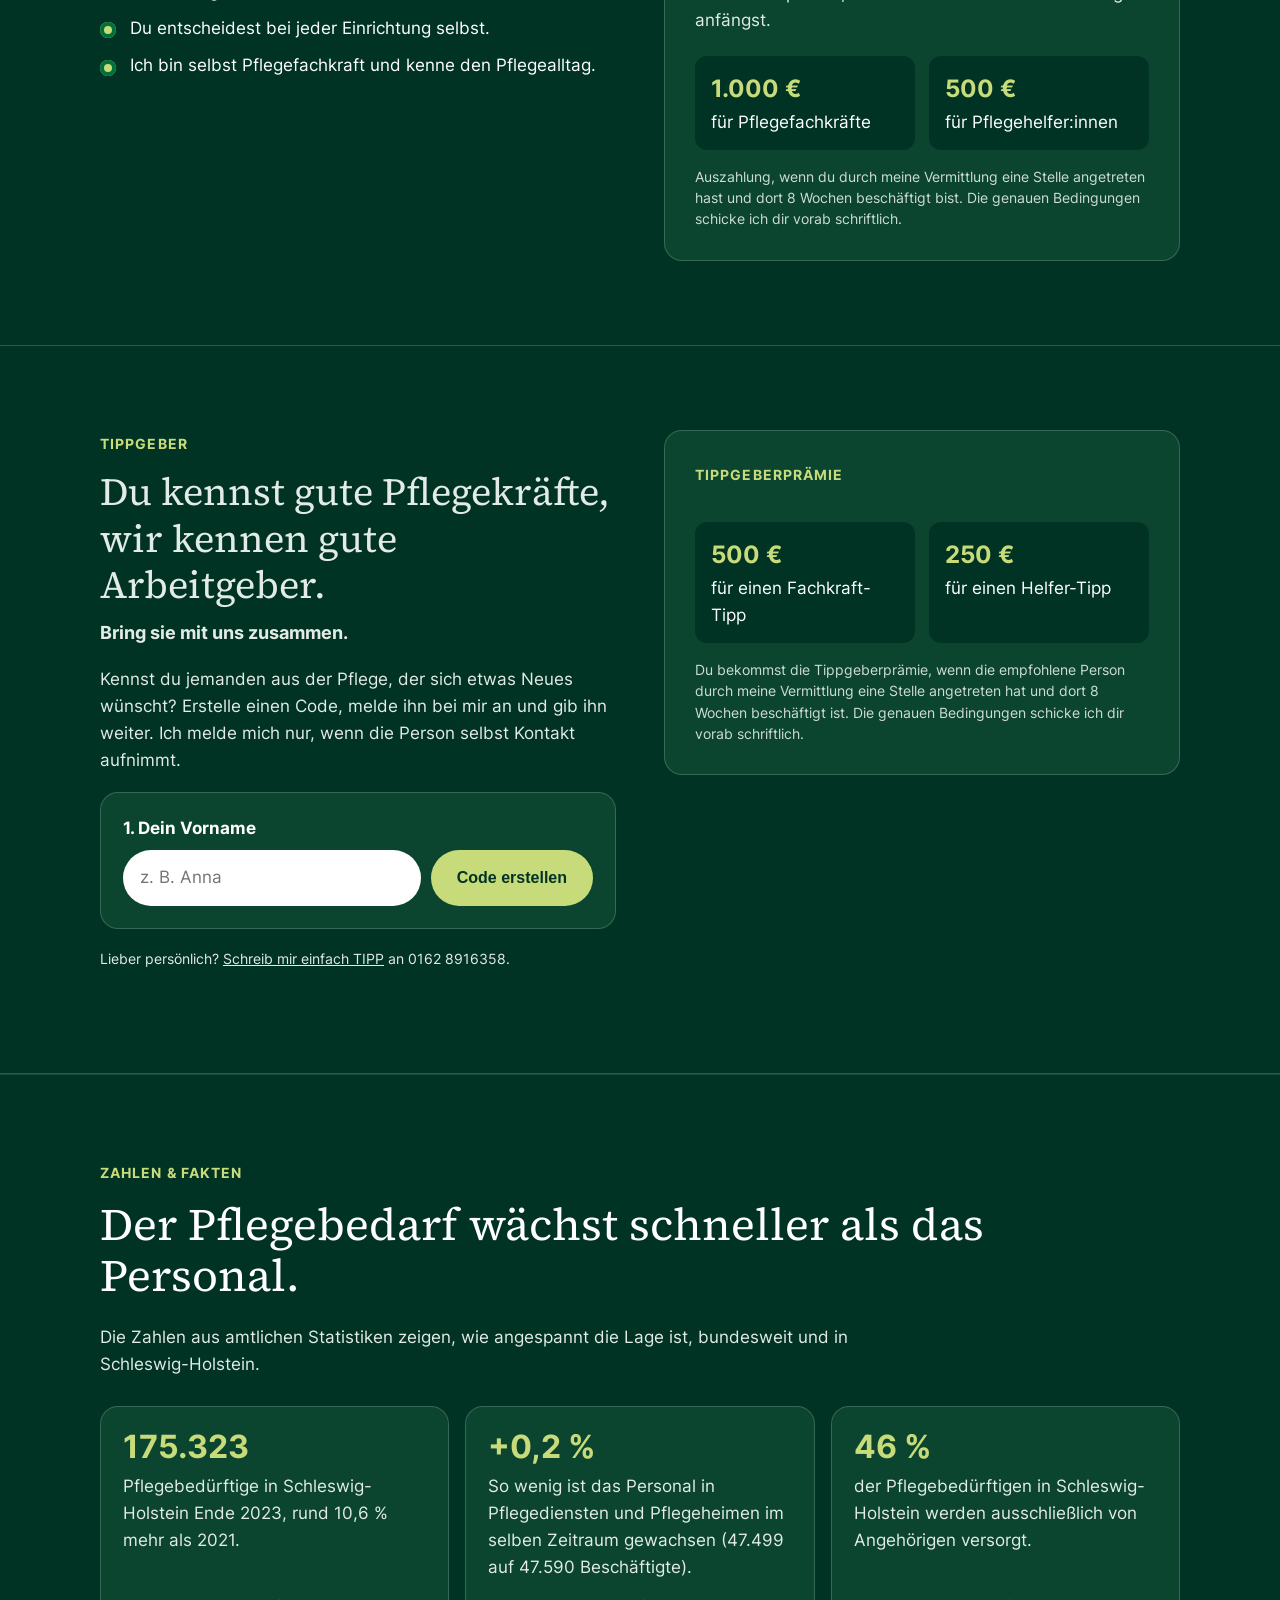
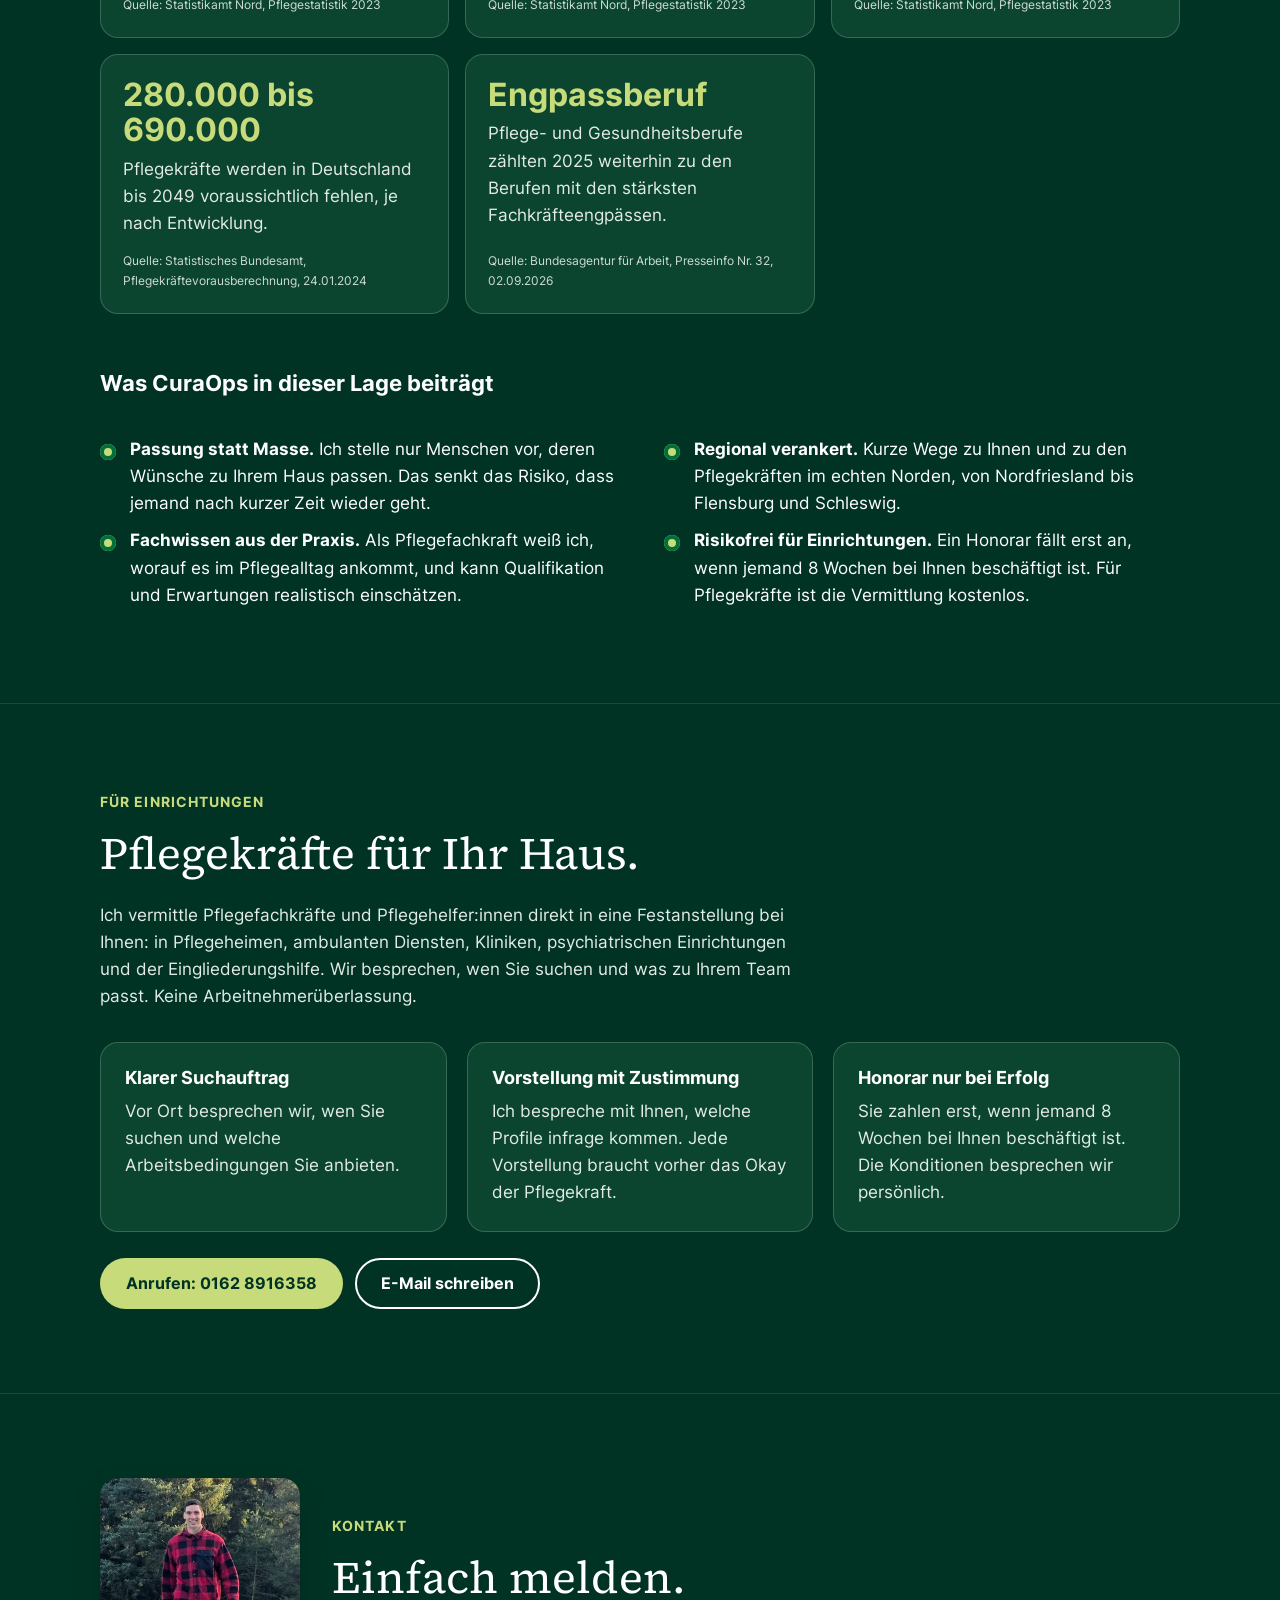
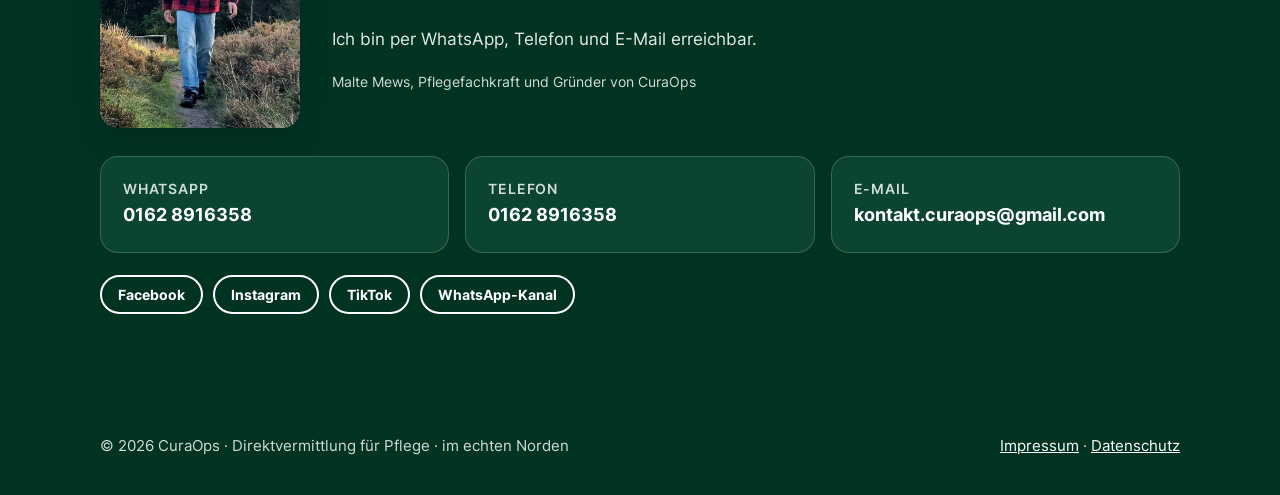
==== commit b1a17ae7: "Website: Psychiatrie und Eingliederungshilfe als Einsatzfelder nennen Co-Authored-By: Claude Opus 5." ====
--- a/index.html
+++ b/index.html
@@ -4,7 +4,7 @@
 <meta charset="utf-8">
 <meta name="viewport" content="width=device-width, initial-scale=1">
 <title>CuraOps – Das richtige Match für Pflegekräfte im echten Norden</title>
-<meta name="description" content="Pflegekraft hilft Pflegekräften: CuraOps vermittelt Pflegefachkräfte und Pflegehelfer:innen persönlich an passende Einrichtungen – von Nordfriesland bis Flensburg und Schleswig. Für dich kostenlos, mit Startprämie.">
+<meta name="description" content="Pflegekraft hilft Pflegekräften: CuraOps vermittelt Pflegefachkräfte und Pflegehelfer:innen persönlich an passende Einrichtungen, von der Altenpflege bis zu Psychiatrie und Eingliederungshilfe – von Nordfriesland bis Flensburg und Schleswig. Für dich kostenlos, mit Startprämie.">
 <link rel="canonical" href="https://www.curaops-gesundheitsberufe.de/">
 <link rel="icon" href="favicon.svg" type="image/svg+xml">
 <meta name="theme-color" content="#013324">
@@ -58,7 +58,7 @@
   <div class="wrap">
     <span class="kicker">Für Pflegekräfte</span>
     <h2>Du kümmerst dich um andere.<br>Wir kümmern uns um dich.</h2>
-    <p style="max-width:40em">Du sagst mir, was dir bei der Arbeit wichtig ist: Schichten, Stunden, Arbeitsweg, Team und Gehalt. Und ich suche die passende Einrichtung für dich heraus.</p>
+    <p style="max-width:40em">Du sagst mir, was dir bei der Arbeit wichtig ist: Schichten, Stunden, Arbeitsweg, Team und Gehalt. Und ich suche die passende Einrichtung für dich heraus: ob Pflegeheim, ambulanter Dienst, Klinik, Psychiatrie oder Wohngruppe für Menschen mit Behinderung.</p>
     <div class="steps">
       <div class="step"><h3>Schreib CHECK</h3><p>Schreib mir CHECK per WhatsApp an 0162 8916358. Mehr brauchst du für den ersten Kontakt nicht.</p></div>
       <div class="step"><h3>Kurzes Gespräch</h3><p>Wir sprechen darüber, wie es heute bei dir läuft und was du dir wünschst. Ganz ohne Druck.</p></div>
@@ -158,7 +158,7 @@
   <div class="wrap">
     <span class="kicker">Für Einrichtungen</span>
     <h2>Pflegekräfte für Ihr Haus.</h2>
-    <p style="max-width:42em">Ich vermittle Pflegefachkräfte und Pflegehelfer:innen direkt in eine Festanstellung bei Ihnen. Wir besprechen, wen Sie suchen und was zu Ihrem Team passt. Keine Arbeitnehmerüberlassung.</p>
+    <p style="max-width:42em">Ich vermittle Pflegefachkräfte und Pflegehelfer:innen direkt in eine Festanstellung bei Ihnen: in Pflegeheimen, ambulanten Diensten, Kliniken, psychiatrischen Einrichtungen und der Eingliederungshilfe. Wir besprechen, wen Sie suchen und was zu Ihrem Team passt. Keine Arbeitnehmerüberlassung.</p>
     <div class="cards">
       <div class="card"><h3>Klarer Suchauftrag</h3><p>Vor Ort besprechen wir, wen Sie suchen und welche Arbeitsbedingungen Sie anbieten.</p></div>
       <div class="card"><h3>Vorstellung mit Zustimmung</h3><p>Ich bespreche mit Ihnen, welche Profile infrage kommen. Jede Vorstellung braucht vorher das Okay der Pflegekraft.</p></div>
